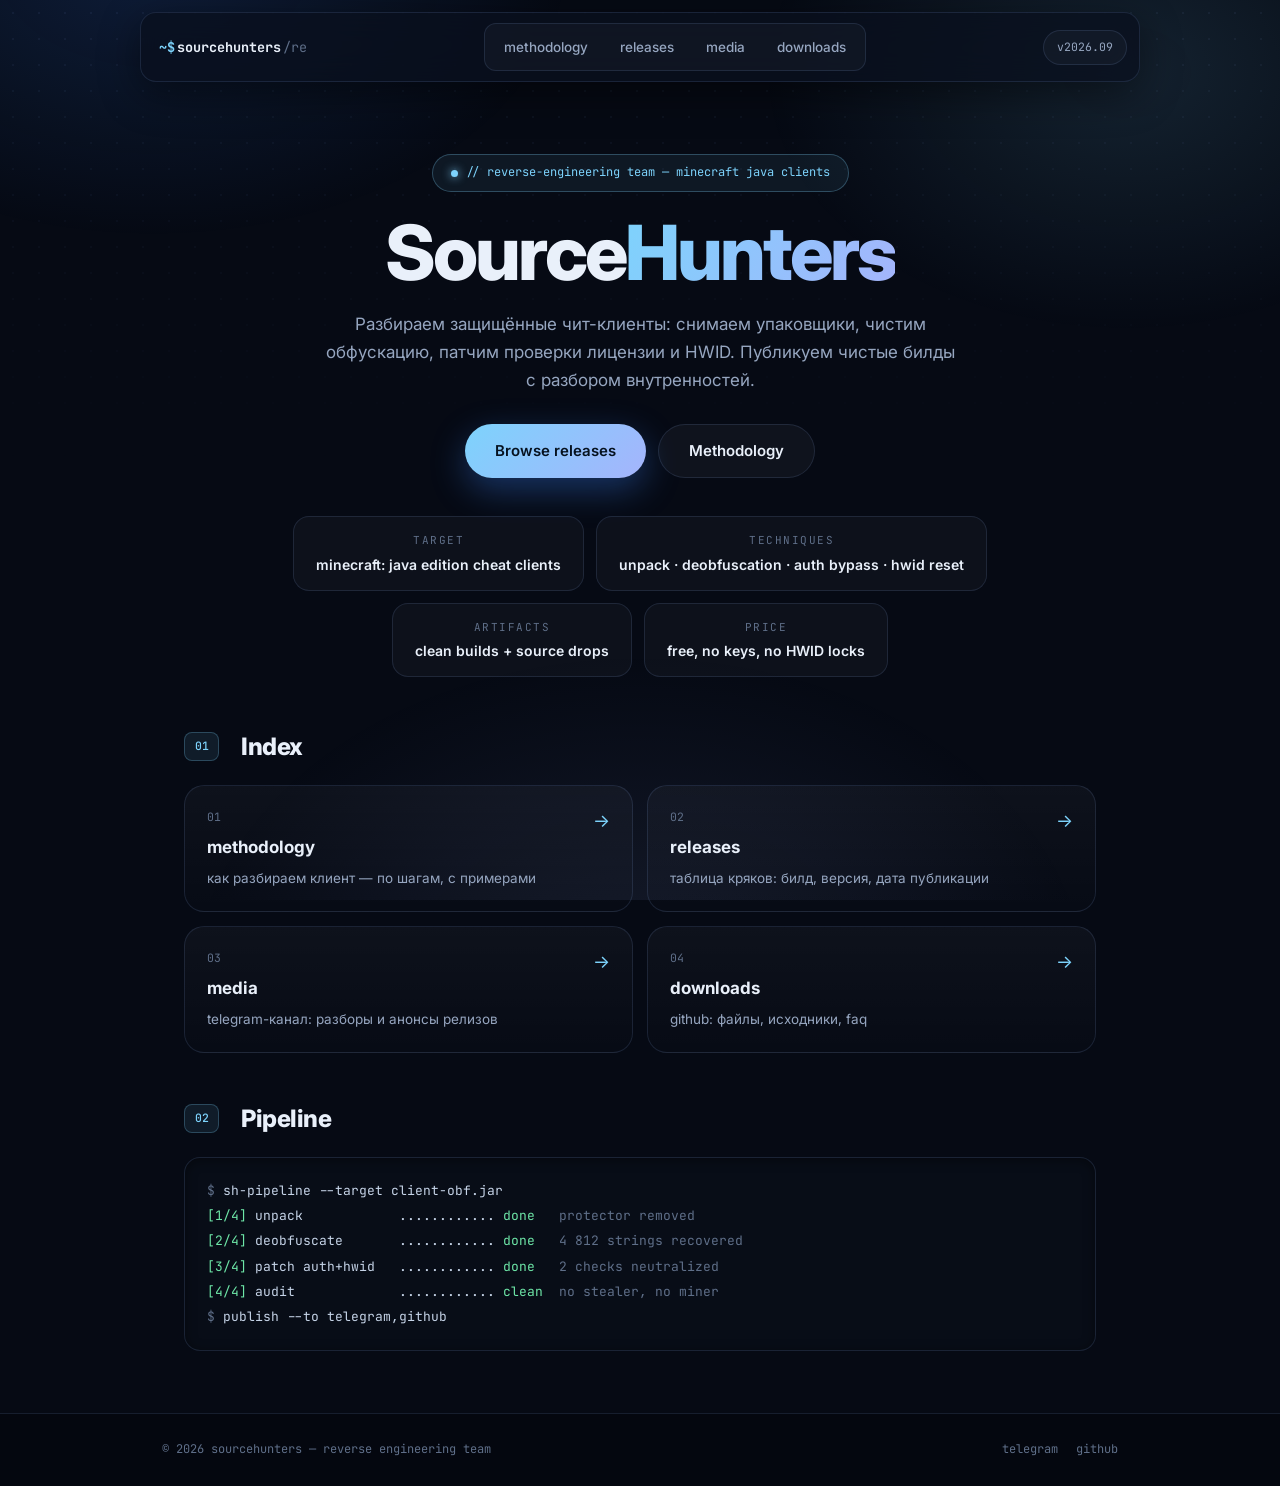
==== index.html @ 389c4d4f "Modern soft theme" ====
<!DOCTYPE html>
<html lang="ru">
<head>
<meta charset="UTF-8" />
<meta name="viewport" content="width=device-width, initial-scale=1.0" />
<title>SourceHunters — reverse engineering team</title>
<meta name="description" content="SourceHunters — команда реверс-инженеров. Unpack, деобфускация и обход авторизации чит-клиентов Minecraft." />
<link rel="preconnect" href="https://fonts.googleapis.com">
<link rel="preconnect" href="https://fonts.gstatic.com" crossorigin>
<link href="https://fonts.googleapis.com/css2?family=Inter:wght@400;500;600;700;800&family=JetBrains+Mono:wght@400;500;700&display=swap" rel="stylesheet">
<link rel="stylesheet" href="style.css" />
<link rel="icon" type="image/svg+xml" href="data:image/svg+xml,<svg xmlns='http://www.w3.org/2000/svg' viewBox='0 0 32 32'><rect width='32' height='32' rx='6' fill='%230a0d12'/><path d='M9 11l6 5-6 5M16 21h7' fill='none' stroke='%236cb4f0' stroke-width='2.2' stroke-linecap='round' stroke-linejoin='round'/></svg>">
</head>
<body>

<header class="top">
  <div class="container top-in">
    <a href="index.html" class="brand"><span class="brand-prompt">~$</span> sourcehunters<span class="dim">/re</span></a>
    <nav class="links" id="navLinks">
      <a href="arsenal.html">methodology</a>
      <a href="releases.html">releases</a>
      <a href="media.html">media</a>
      <a href="downloads.html">downloads</a>
    </nav>
    <div class="top-right">
      <span class="ver">v2026.09</span>
      <button class="burger" id="burger" aria-label="Меню"><span></span><span></span><span></span></button>
    </div>
  </div>
</header>

<main class="container">
  <section class="hero" id="home">
    <p class="kicker">// reverse-engineering team — minecraft java clients</p>
    <h1>Source<span class="soft">Hunters</span></h1>
    <p class="lede">Разбираем защищённые чит-клиенты: снимаем упаковщики, чистим обфускацию, патчим проверки лицензии и HWID. Публикуем чистые билды с разбором внутренностей.</p>
    <div class="actions">
      <a href="releases.html" class="btn btn-solid">Browse releases</a>
      <a href="arsenal.html" class="btn">Methodology</a>
    </div>
    <dl class="meta">
      <div><dt>target</dt><dd>minecraft: java edition cheat clients</dd></div>
      <div><dt>techniques</dt><dd>unpack · deobfuscation · auth bypass · hwid reset</dd></div>
      <div><dt>artifacts</dt><dd>clean builds + source drops</dd></div>
      <div><dt>price</dt><dd>free, no keys, no HWID locks</dd></div>
    </dl>
  </section>

  <section class="block" id="index">
    <h2><span class="hnum">01</span> Index</h2>
    <nav class="toc">
      <a href="arsenal.html"><span class="t-no">01</span><span class="t-name">methodology</span><span class="t-desc">как разбираем клиент — по шагам, с примерами</span><span class="t-go">→</span></a>
      <a href="releases.html"><span class="t-no">02</span><span class="t-name">releases</span><span class="t-desc">таблица кряков: билд, версия, дата публикации</span><span class="t-go">→</span></a>
      <a href="media.html"><span class="t-no">03</span><span class="t-name">media</span><span class="t-desc">telegram-канал: разборы и анонсы релизов</span><span class="t-go">→</span></a>
      <a href="downloads.html"><span class="t-no">04</span><span class="t-name">downloads</span><span class="t-desc">github: файлы, исходники, faq</span><span class="t-go">→</span></a>
    </nav>
  </section>

  <section class="block" id="pipeline">
    <h2><span class="hnum">02</span> Pipeline</h2>
<pre class="code"><span class="c-dim">$</span> sh-pipeline --target client-obf.jar
<span class="c-ok">[1/4]</span> unpack            ............ <span class="c-ok">done</span>   <span class="c-dim">protector removed</span>
<span class="c-ok">[2/4]</span> deobfuscate       ............ <span class="c-ok">done</span>   <span class="c-dim">4 812 strings recovered</span>
<span class="c-ok">[3/4]</span> patch auth+hwid   ............ <span class="c-ok">done</span>   <span class="c-dim">2 checks neutralized</span>
<span class="c-ok">[4/4]</span> audit             ............ <span class="c-ok">clean</span>  <span class="c-dim">no stealer, no miner</span>
<span class="c-dim">$</span> publish --to telegram,github</pre>
  </section>
</main>

<footer>
  <div class="container foot">
    <span>© 2026 sourcehunters — reverse engineering team</span>
    <span class="foot-r"><a href="https://t.me/NetCrackHunter" target="_blank" rel="noopener">telegram</a><a href="https://github.com/NetworkCrackHunter/" target="_blank" rel="noopener">github</a></span>
  </div>
</footer>

<script src="script.js"></script>
</body>
</html>
---- style.css ----
*{margin:0;padding:0;box-sizing:border-box}
:root{
  --bg:#060a14; --panel:#0c1322; --card:#0e1729;
  --line:rgba(148,184,255,.13);
  --txt:#e9f0fa; --mut:#96a6c0; --dim:#5f6f89;
  --sky:#7dd3fc; --lav:#a5b4fc; --deep:#3b82f6;
  --r:20px;
}
html{scroll-behavior:smooth}
body{background:var(--bg);color:var(--txt);font-family:'Inter',system-ui,sans-serif;min-height:100vh;font-size:15.5px;line-height:1.65;overflow-x:hidden}
body::before{content:'';position:fixed;inset:0;z-index:0;pointer-events:none;
  background:
    radial-gradient(640px 420px at 12% -4%,rgba(56,130,246,.16),transparent 65%),
    radial-gradient(560px 400px at 88% 8%,rgba(125,211,252,.12),transparent 65%),
    radial-gradient(700px 520px at 50% 110%,rgba(165,180,252,.1),transparent 65%);}
body::after{content:'';position:fixed;inset:0;z-index:0;pointer-events:none;opacity:.5;
  background-image:radial-gradient(rgba(148,184,255,.13) 1px,transparent 1px);background-size:26px 26px;
  mask-image:linear-gradient(180deg,#000 0%,transparent 55%);}
.container{max-width:1000px;margin:0 auto;padding:0 22px;position:relative;z-index:1}
::selection{background:rgba(125,211,252,.3)}
a{color:var(--sky)}

/* header */
.top{position:sticky;top:12px;z-index:50}
.top-in{display:flex;align-items:center;justify-content:space-between;gap:12px;background:rgba(10,16,30,.78);backdrop-filter:blur(16px);border:1px solid var(--line);border-radius:16px;padding:10px 12px 10px 18px;box-shadow:0 12px 40px rgba(0,0,0,.45)}
.brand{font-family:'JetBrains Mono',monospace;font-size:13.5px;font-weight:700;color:var(--txt);text-decoration:none;display:flex;align-items:center;gap:2px}
.brand-prompt{color:var(--sky)}
.brand .dim{color:var(--dim);font-weight:400}
.links{display:flex;gap:2px;background:rgba(255,255,255,.03);border:1px solid var(--line);border-radius:12px;padding:4px}
.links a{font-size:13.5px;font-weight:500;color:var(--mut);text-decoration:none;padding:8px 15px;border-radius:9px;transition:.2s}
.links a:hover{color:var(--txt)}
.links a.active{color:#06121f;background:linear-gradient(135deg,var(--sky),var(--lav));font-weight:600}
.top-right{display:flex;align-items:center;gap:10px}
.ver{font-family:'JetBrains Mono',monospace;font-size:11.5px;color:var(--mut);border:1px solid var(--line);padding:7px 13px;border-radius:99px;background:rgba(255,255,255,.03)}
.burger{display:none;background:none;border:1px solid var(--line);border-radius:10px;padding:8px;flex-direction:column;gap:4px;cursor:pointer}
.burger span{width:18px;height:2px;background:var(--txt);border-radius:2px;display:block}

/* hero */
.hero{padding:84px 22px 10px;text-align:center}
.kicker{display:inline-flex;align-items:center;gap:8px;font-family:'JetBrains Mono',monospace;font-size:12px;color:var(--sky);border:1px solid rgba(125,211,252,.28);background:rgba(125,211,252,.07);padding:8px 18px;border-radius:99px;margin-bottom:22px}
.kicker::before{content:'';width:7px;height:7px;border-radius:50%;background:var(--sky);box-shadow:0 0 10px var(--sky)}
h1{font-size:clamp(42px,7vw,76px);font-weight:800;letter-spacing:-.04em;line-height:1.02}
h1 .soft{background:linear-gradient(120deg,var(--sky),var(--lav));-webkit-background-clip:text;background-clip:text;color:transparent}
.page-h{font-size:clamp(32px,5vw,50px);font-weight:800;letter-spacing:-.03em;margin:8px 0 4px}
.lede{color:var(--mut);font-size:17px;max-width:640px;margin:18px auto 0}
.lede.sm{font-size:15px;margin-top:12px}
.actions{display:flex;gap:12px;margin:30px 0 38px;flex-wrap:wrap;justify-content:center}
.btn{display:inline-flex;align-items:center;justify-content:center;text-decoration:none;font-weight:600;font-size:15px;border-radius:99px;padding:14px 30px;border:1px solid var(--line);color:var(--txt);background:rgba(255,255,255,.04);transition:.25s}
.btn:hover{transform:translateY(-2px);border-color:rgba(125,211,252,.5)}
.btn-solid{background:linear-gradient(135deg,var(--sky),var(--lav));color:#06121f;border:none;box-shadow:0 12px 34px rgba(56,130,246,.35)}
.btn-solid:hover{box-shadow:0 16px 44px rgba(56,130,246,.5)}
.meta{display:flex;gap:12px;justify-content:center;flex-wrap:wrap}
.meta>div{background:rgba(255,255,255,.03);border:1px solid var(--line);border-radius:16px;padding:14px 22px;display:flex;flex-direction:column;gap:3px;min-width:150px}
.meta dt{font-family:'JetBrains Mono',monospace;font-size:11px;text-transform:uppercase;letter-spacing:1.5px;color:var(--dim)}
.meta dd{color:var(--txt);font-weight:600;font-size:14px}

/* blocks */
.block{padding:40px 22px 6px}
.block h2,.sub-h{font-size:24px;font-weight:800;letter-spacing:-.02em;margin-bottom:18px;display:flex;align-items:center;gap:12px}
.sub-h{margin-top:44px}
.hnum{font-family:'JetBrains Mono',monospace;font-size:12px;font-weight:500;color:var(--sky);background:rgba(125,211,252,.09);border:1px solid rgba(125,211,252,.25);border-radius:9px;padding:5px 11px}

/* toc */
.toc{display:grid;grid-template-columns:1fr 1fr;gap:14px}
.toc a{display:flex;flex-direction:column;gap:6px;padding:22px;background:linear-gradient(180deg,rgba(255,255,255,.035),rgba(255,255,255,.008));border:1px solid var(--line);border-radius:var(--r);text-decoration:none;color:var(--txt);transition:.25s;position:relative}
.toc a:hover{transform:translateY(-4px);border-color:rgba(125,211,252,.45);box-shadow:0 18px 44px rgba(0,0,0,.5)}
.t-no{font-family:'JetBrains Mono',monospace;font-size:11.5px;color:var(--dim)}
.t-name{font-size:17px;font-weight:700}
.t-desc{font-size:13.5px;color:var(--mut)}
.t-go{position:absolute;top:20px;right:22px;color:var(--sky);font-size:18px;transition:.25s}
.toc a:hover .t-go{transform:translateX(5px)}

/* code */
.code{font-family:'JetBrains Mono',monospace;font-size:13px;line-height:1.95;background:#080d17;border:1px solid var(--line);border-radius:16px;padding:20px 22px;overflow-x:auto;color:#c6d4e8;box-shadow:inset 0 2px 12px rgba(0,0,0,.4)}
.c-dim{color:var(--dim)}.c-ok{color:#6ee7a8}.c-del{color:#f08a93}

/* steps */
.crumbs{font-family:'JetBrains Mono',monospace;font-size:12.5px;color:var(--dim);padding:30px 22px 0}
.crumbs a{text-decoration:none}
.crumbs b{color:var(--txt);font-weight:500}
.steps{display:grid;grid-template-columns:1fr 1fr;gap:14px;margin:28px 0 10px}
.step{background:linear-gradient(180deg,rgba(255,255,255,.03),rgba(255,255,255,.005));border:1px solid var(--line);border-radius:var(--r);padding:24px;position:relative;overflow:hidden}
.hnum{font-family:'JetBrains Mono',monospace;font-size:11.5px;color:var(--sky);background:rgba(125,211,252,.09);border:1px solid rgba(125,211,252,.25);border-radius:8px;padding:4px 10px;margin-right:10px;vertical-align:2px}
.step h2{font-size:16.5px;margin-bottom:8px}
.step p{color:var(--mut);font-size:14px}
.step .code{margin-top:14px;font-size:12px}

/* releases */
.mini-grid{display:grid;grid-template-columns:1fr;gap:18px;margin:28px 0 10px}
.mini-win{background:linear-gradient(180deg,rgba(255,255,255,.03),rgba(255,255,255,.005));border:1px solid var(--line);border-radius:var(--r);overflow:hidden;transition:border-color .25s,transform .25s,box-shadow .25s;display:grid;grid-template-columns:300px 1fr}
.mini-win:hover{border-color:rgba(125,211,252,.5);transform:translateY(-4px);box-shadow:0 22px 55px rgba(0,0,0,.55)}
.mini-win img{width:100%;height:100%;min-height:220px;object-fit:cover;display:block;filter:grayscale(1) brightness(.82);transition:filter .4s}
.mini-win:hover img{filter:grayscale(0) brightness(1)}
.mini-win .mw-body{padding:30px 32px;display:flex;flex-direction:column;gap:9px;justify-content:center}
.mini-win h3{font-size:22px;font-weight:800;letter-spacing:-.02em}
.mini-win .mono{font-family:'JetBrains Mono',monospace;font-size:13px;color:var(--mut)}
.mini-win .mw-date{font-family:'JetBrains Mono',monospace;font-size:12px;color:var(--dim)}
.mini-win a.mw-src{font-family:'JetBrains Mono',monospace;font-size:13px;text-decoration:none;margin-top:6px;display:inline-flex;align-items:center;gap:6px}
.mini-win a.mw-src:hover{text-decoration:underline}

/* access */
.access{display:flex;align-items:center;gap:16px;text-decoration:none;color:var(--txt);background:linear-gradient(180deg,rgba(255,255,255,.035),rgba(255,255,255,.008));border:1px solid var(--line);border-radius:var(--r);padding:22px;margin:28px 0 10px;transition:.25s}
.access:hover{transform:translateY(-3px);border-color:rgba(125,211,252,.5)}
.access-ico{width:46px;height:46px;min-width:46px;border-radius:14px;display:grid;place-items:center}
.access-ico svg{width:22px;height:22px;display:block}
.access-ico.tg{background:#229ED9;color:#fff;box-shadow:0 8px 22px rgba(34,158,217,.4)}
.access-ico.gh{background:#e6edf3;color:#0d1117}
.access-t{display:flex;flex-direction:column;gap:3px}
.access-t b{font-family:'JetBrains Mono',monospace;font-size:15px}
.access-t span{font-size:13.5px;color:var(--mut)}
.access-go{margin-left:auto;font-size:20px;color:var(--sky);white-space:nowrap}

/* faq */
.faq{display:flex;flex-direction:column;gap:12px;margin:0 0 10px}
details{background:rgba(255,255,255,.025);border:1px solid var(--line);border-radius:16px;padding:17px 22px;cursor:pointer;transition:.2s}
details[open]{border-color:rgba(125,211,252,.4)}
summary{font-weight:600;font-size:15px;cursor:pointer;list-style:none}
summary::-webkit-details-marker{display:none}
summary::before{content:'+';color:var(--sky);margin-right:10px;font-weight:400}
details[open] summary::before{content:'–'}
details p{color:var(--mut);margin-top:10px;font-size:14px}

/* footer */
footer{border-top:1px solid var(--line);margin-top:56px;background:rgba(4,7,13,.7)}
.foot{display:flex;justify-content:space-between;align-items:center;gap:10px;flex-wrap:wrap;padding:26px 22px;font-family:'JetBrains Mono',monospace;font-size:12px;color:var(--dim)}
.foot-r{display:flex;gap:18px}
.foot-r a{color:var(--dim);text-decoration:none}
.foot-r a:hover{color:var(--sky)}

/* reveal */
.reveal{opacity:0;transform:translateY(16px);transition:.55s}
.reveal.vis{opacity:1;transform:none}

/* adaptive */
@media(max-width:760px){
  .links{position:fixed;top:74px;left:12px;right:12px;background:#0a1020fa;flex-direction:column;padding:10px;gap:2px;border:1px solid var(--line);border-radius:14px;display:none;box-shadow:0 20px 50px rgba(0,0,0,.6)}
  .links.open{display:flex}
  .burger{display:flex}
  .toc,.steps{grid-template-columns:1fr}
  .mini-win{grid-template-columns:240px 1fr}
  .hero{padding-top:60px}
}
@media(max-width:540px){
  .mini-win{grid-template-columns:1fr}
  .mini-win img{min-height:0;aspect-ratio:16/9}
  .actions .btn{width:100%}
  .meta>div{flex:1 1 40%}
}
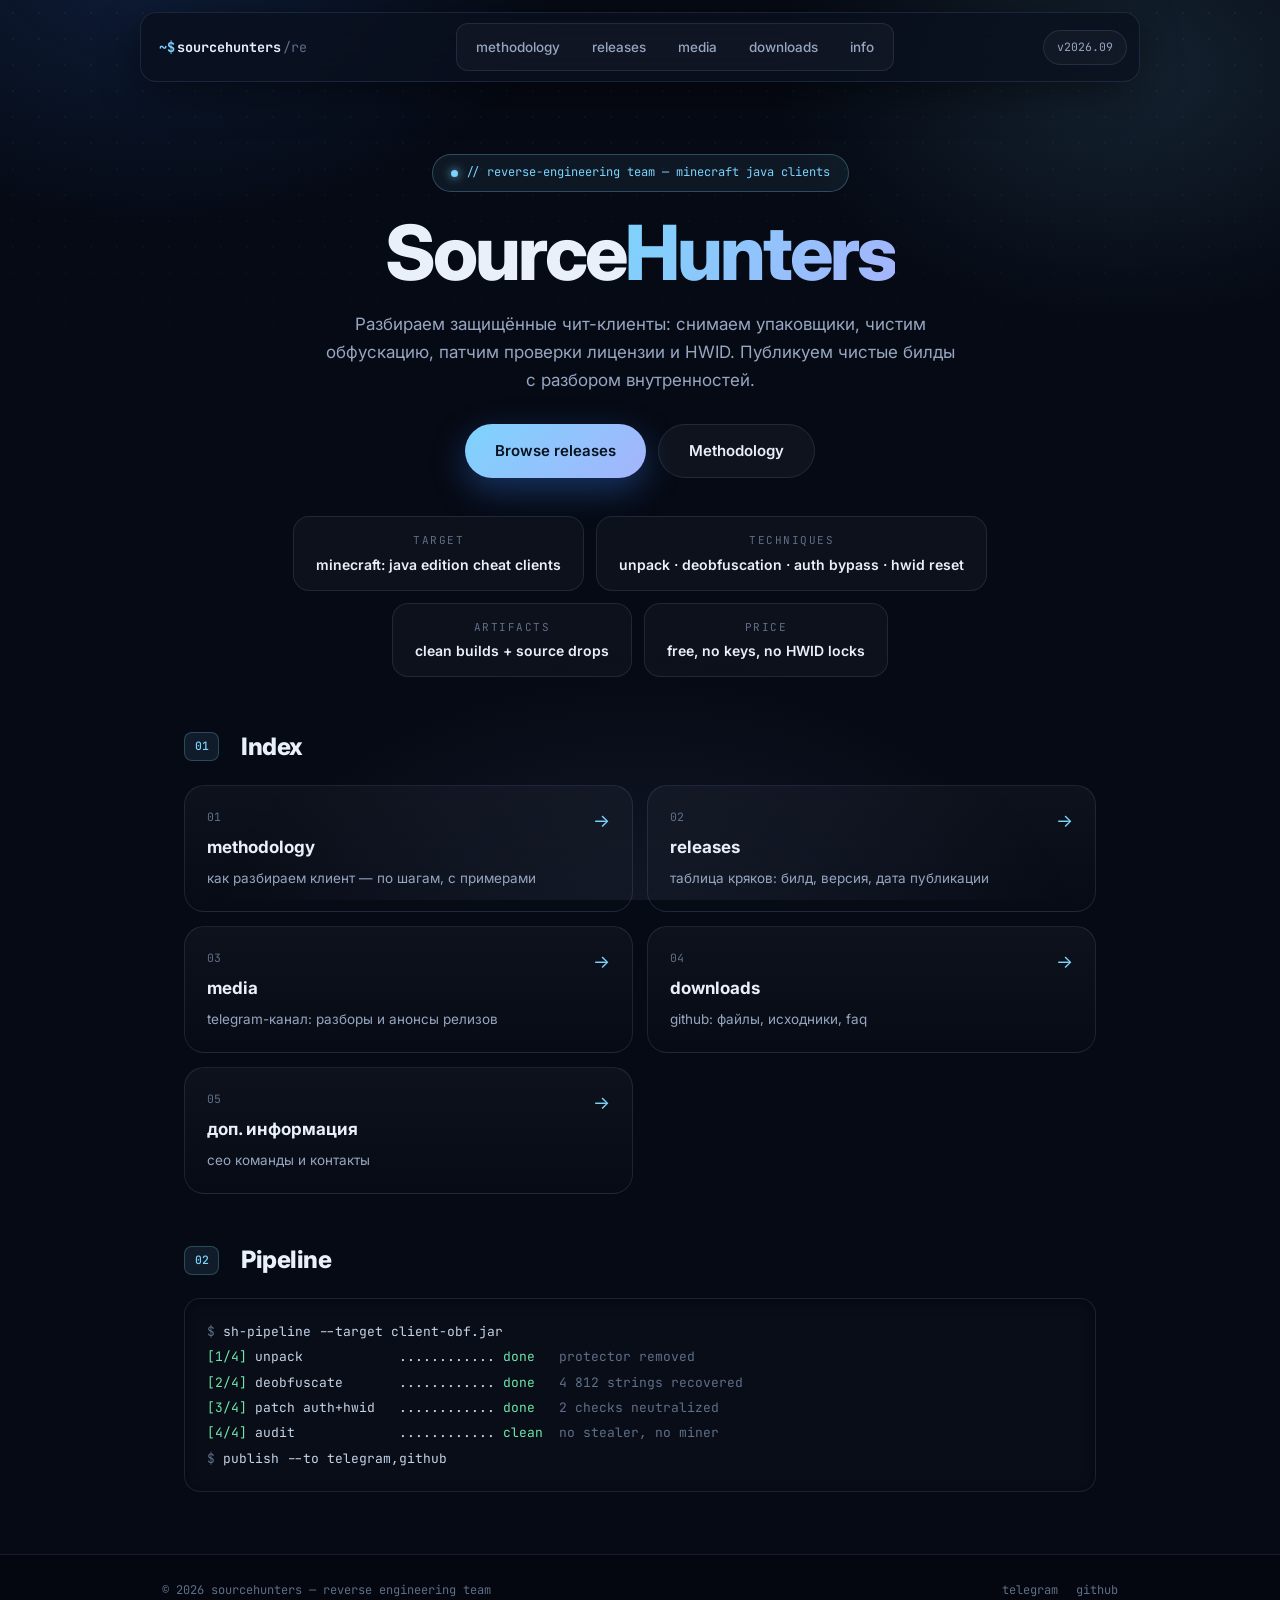
==== commit a9d52c70: "Extra info window: CEO + contacts" ====
--- a/index.html
+++ b/index.html
@@ -21,6 +21,7 @@
       <a href="releases.html">releases</a>
       <a href="media.html">media</a>
       <a href="downloads.html">downloads</a>
+      <a href="info.html">info</a>
     </nav>
     <div class="top-right">
       <span class="ver">v2026.09</span>
@@ -53,6 +54,7 @@
       <a href="releases.html"><span class="t-no">02</span><span class="t-name">releases</span><span class="t-desc">таблица кряков: билд, версия, дата публикации</span><span class="t-go">→</span></a>
       <a href="media.html"><span class="t-no">03</span><span class="t-name">media</span><span class="t-desc">telegram-канал: разборы и анонсы релизов</span><span class="t-go">→</span></a>
       <a href="downloads.html"><span class="t-no">04</span><span class="t-name">downloads</span><span class="t-desc">github: файлы, исходники, faq</span><span class="t-go">→</span></a>
+      <a href="info.html"><span class="t-no">05</span><span class="t-name">доп. информация</span><span class="t-desc">ceo команды и контакты</span><span class="t-go">→</span></a>
     </nav>
   </section>
 
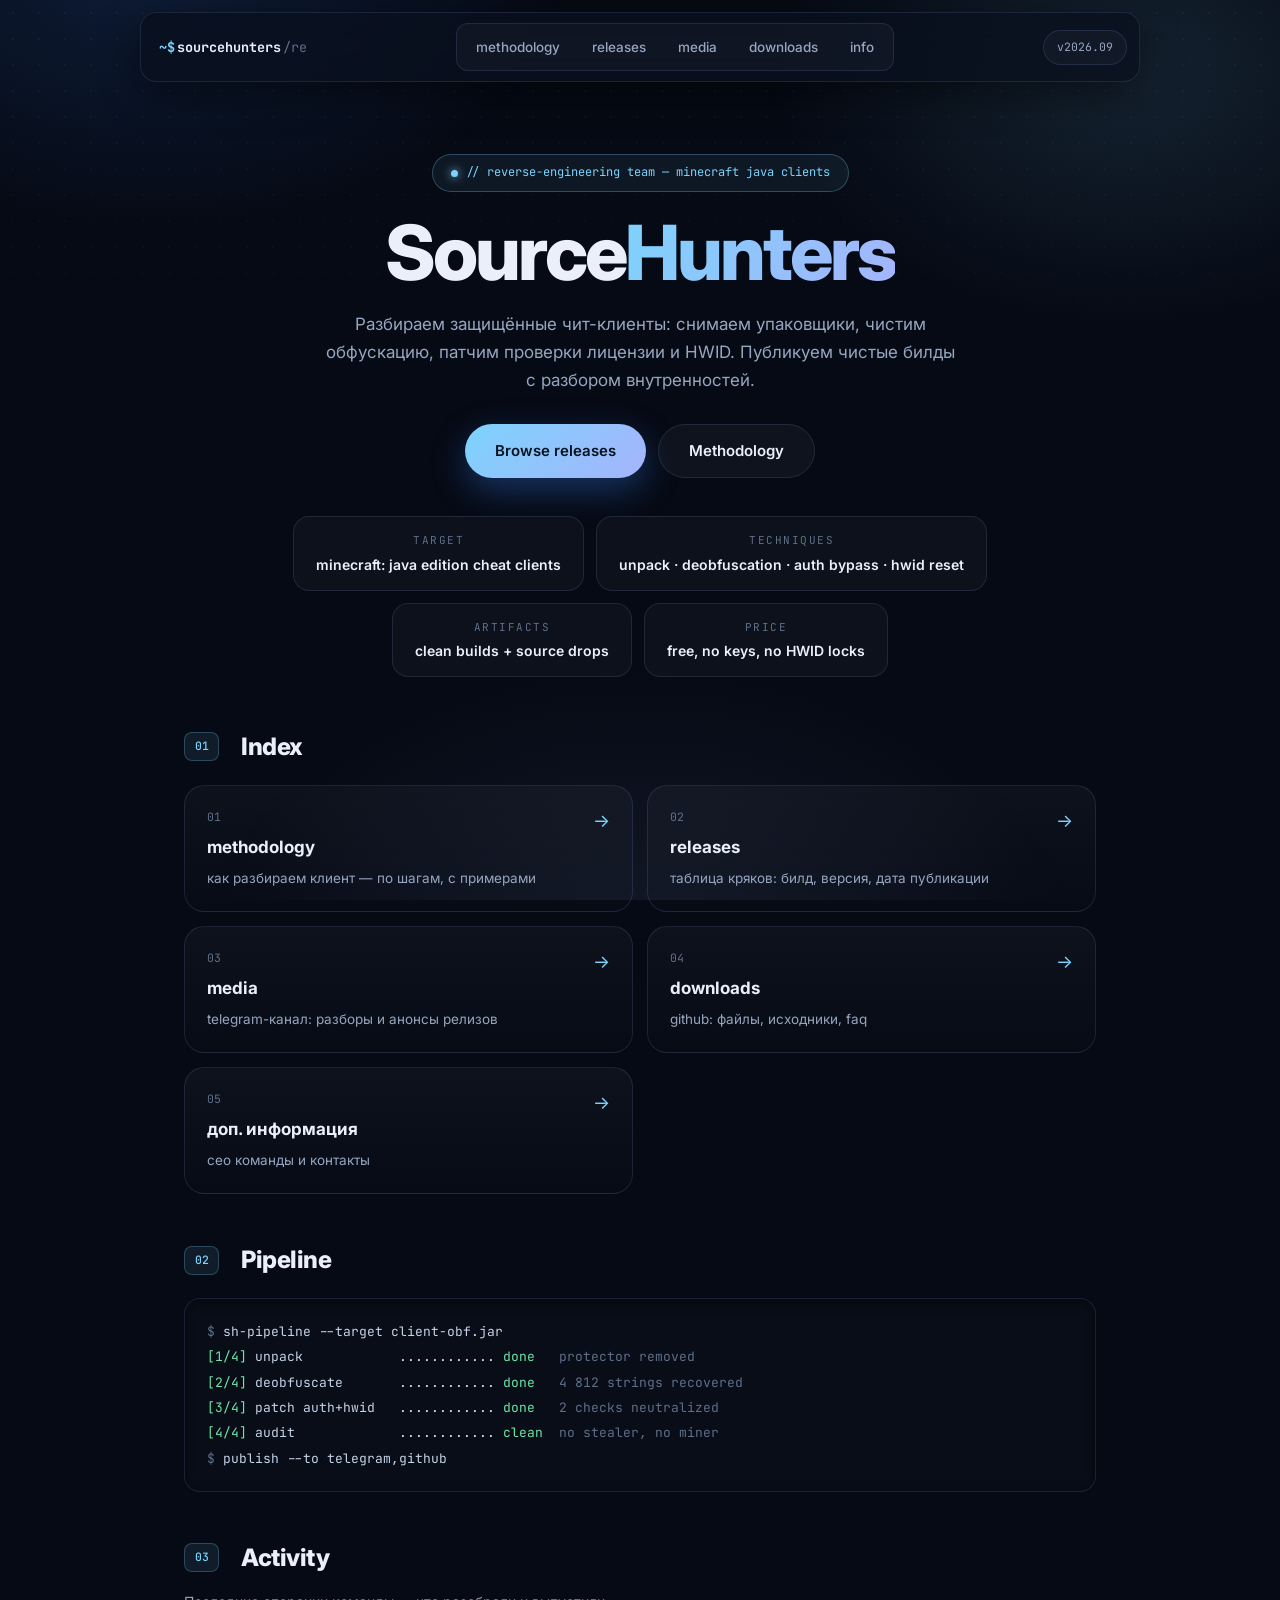
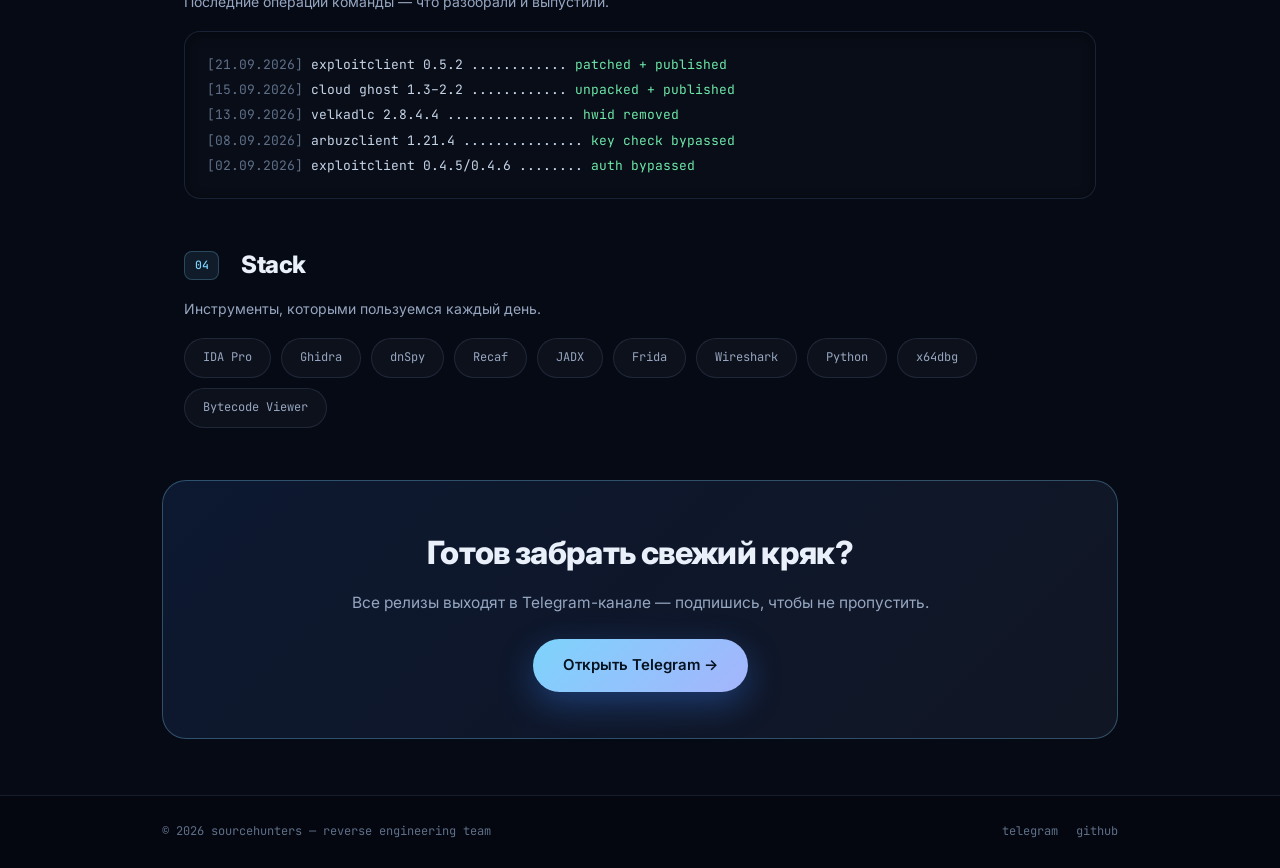
==== commit 4e50d057: "Filler: activity, stack, changelog, rubrics, install, principles, CTA" ====
--- a/index.html
+++ b/index.html
@@ -67,6 +67,30 @@
 <span class="c-ok">[4/4]</span> audit             ............ <span class="c-ok">clean</span>  <span class="c-dim">no stealer, no miner</span>
 <span class="c-dim">$</span> publish --to telegram,github</pre>
   </section>
+
+  <section class="block" id="activity">
+    <h2><span class="hnum">03</span> Activity</h2>
+    <p class="note">Последние операции команды — что разобрали и выпустили.</p>
+<pre class="code"><span class="c-dim">[21.09.2026]</span> exploitclient 0.5.2 ............ <span class="c-ok">patched + published</span>
+<span class="c-dim">[15.09.2026]</span> cloud ghost 1.3–2.2 ............ <span class="c-ok">unpacked + published</span>
+<span class="c-dim">[13.09.2026]</span> velkadlc 2.8.4.4 ................ <span class="c-ok">hwid removed</span>
+<span class="c-dim">[08.09.2026]</span> arbuzclient 1.21.4 ............... <span class="c-ok">key check bypassed</span>
+<span class="c-dim">[02.09.2026]</span> exploitclient 0.4.5/0.4.6 ........ <span class="c-ok">auth bypassed</span></pre>
+  </section>
+
+  <section class="block" id="stack">
+    <h2><span class="hnum">04</span> Stack</h2>
+    <p class="note">Инструменты, которыми пользуемся каждый день.</p>
+    <div class="chips">
+      <span>IDA Pro</span><span>Ghidra</span><span>dnSpy</span><span>Recaf</span><span>JADX</span><span>Frida</span><span>Wireshark</span><span>Python</span><span>x64dbg</span><span>Bytecode Viewer</span>
+    </div>
+  </section>
+
+  <div class="cta">
+    <h2>Готов забрать свежий кряк?</h2>
+    <p>Все релизы выходят в Telegram-канале — подпишись, чтобы не пропустить.</p>
+    <a href="https://t.me/NetCrackHunter" target="_blank" rel="noopener" class="btn btn-solid">Открыть Telegram →</a>
+  </div>
 </main>
 
 <footer>
--- a/style.css
+++ b/style.css
@@ -58,6 +58,14 @@
 .block{padding:40px 22px 6px}
 .block h2,.sub-h{font-size:24px;font-weight:800;letter-spacing:-.02em;margin-bottom:18px;display:flex;align-items:center;gap:12px}
 .sub-h{margin-top:44px}
+.note{color:var(--mut);font-size:14px;margin:-6px 0 18px;max-width:700px}
+.body-p{color:var(--mut);font-size:14.5px;max-width:720px;margin-bottom:12px}
+.chips{display:flex;gap:10px;flex-wrap:wrap;margin:18px 0 6px}
+.chips span{font-family:'JetBrains Mono',monospace;font-size:12px;color:var(--mut);border:1px solid var(--line);background:rgba(255,255,255,.03);padding:9px 18px;border-radius:99px;transition:.2s;cursor:default}
+.chips span:hover{color:var(--sky);border-color:rgba(125,211,252,.45);transform:translateY(-2px)}
+.cta{margin:40px 0 10px;padding:46px 34px;text-align:center;background:linear-gradient(135deg,rgba(56,130,246,.13),rgba(165,180,252,.07));border:1px solid rgba(125,211,252,.3);border-radius:24px}
+.cta h2{font-size:clamp(22px,4vw,32px);font-weight:800;letter-spacing:-.02em;margin-bottom:10px}
+.cta p{color:var(--mut);margin-bottom:24px}
 .hnum{font-family:'JetBrains Mono',monospace;font-size:12px;font-weight:500;color:var(--sky);background:rgba(125,211,252,.09);border:1px solid rgba(125,211,252,.25);border-radius:9px;padding:5px 11px}
 
 /* toc */
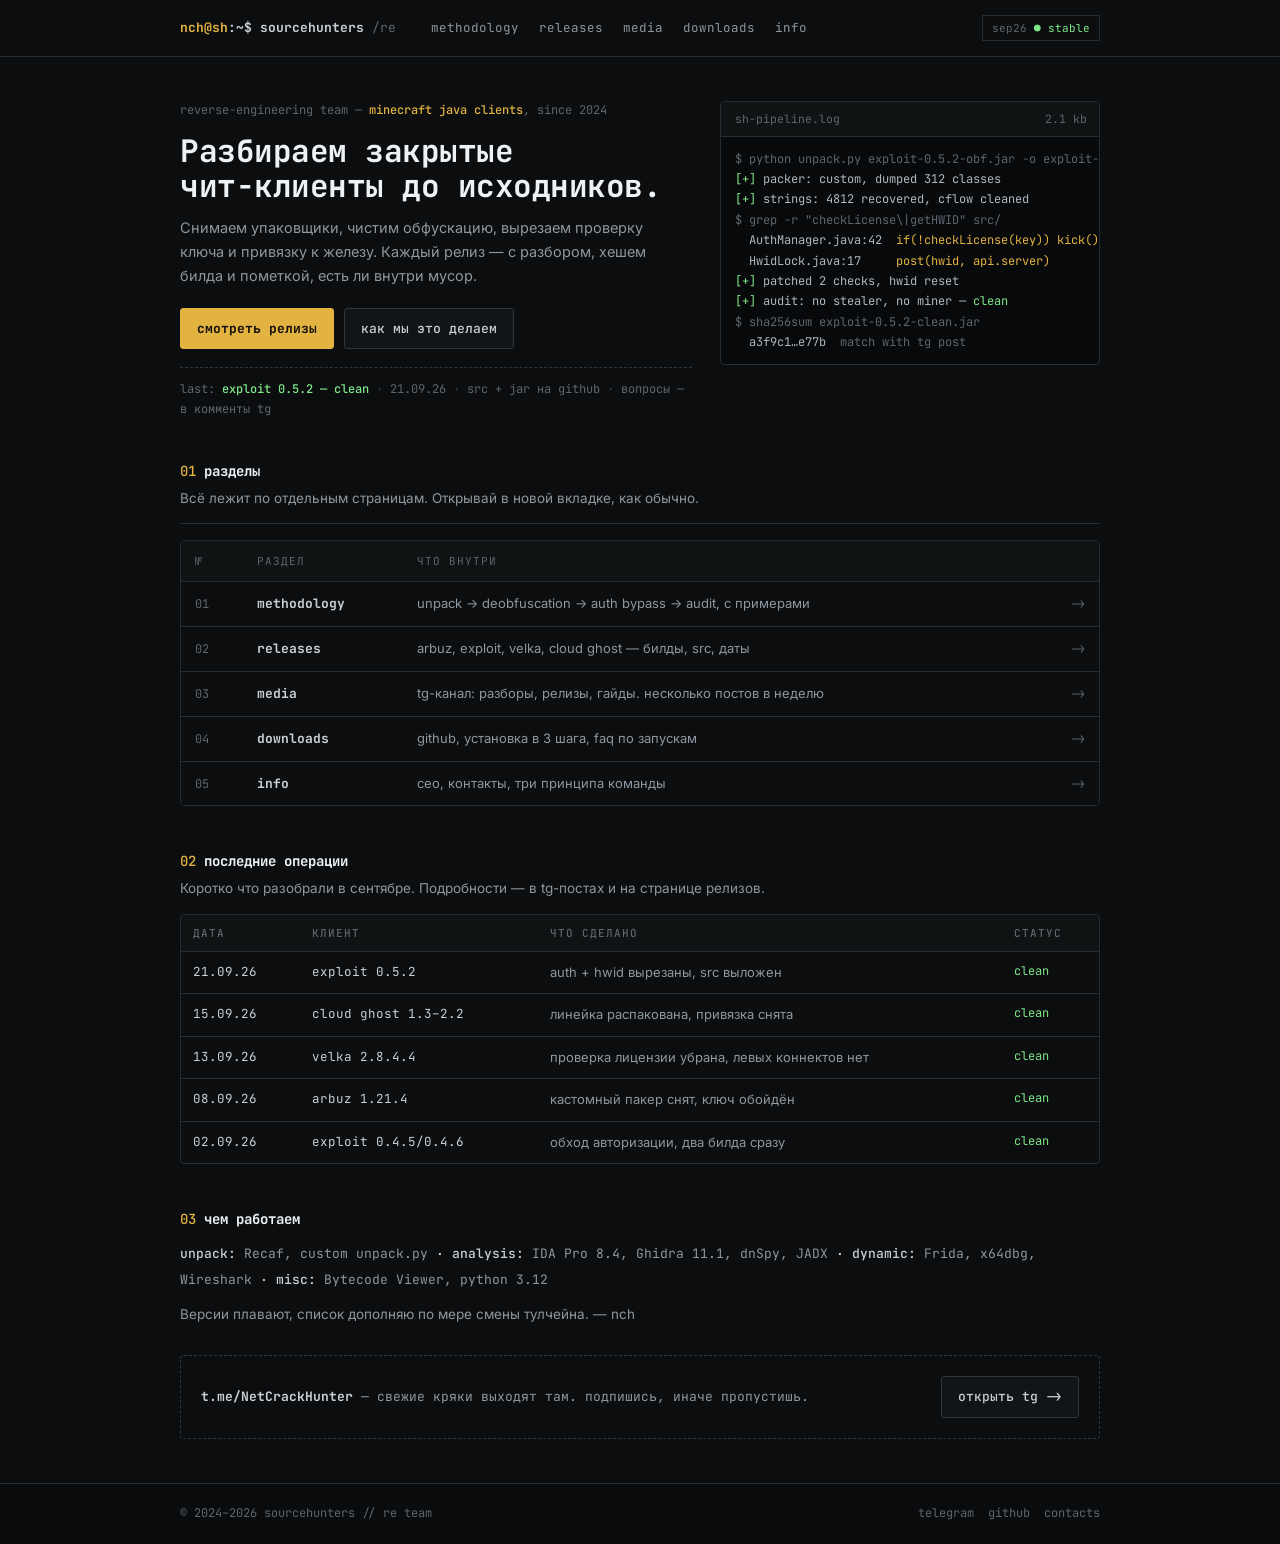
==== commit 7cc1ffc3: "Human-style RE theme: flat amber, dir listing, tables, no AI gloss" ====
--- a/index.html
+++ b/index.html
@@ -3,19 +3,19 @@
 <head>
 <meta charset="UTF-8" />
 <meta name="viewport" content="width=device-width, initial-scale=1.0" />
-<title>SourceHunters — reverse engineering team</title>
-<meta name="description" content="SourceHunters — команда реверс-инженеров. Unpack, деобфускация и обход авторизации чит-клиентов Minecraft." />
+<title>sourcehunters — reverse engineering, minecraft clients</title>
+<meta name="description" content="SourceHunters — разбираем защищенные чит-клиенты Minecraft: unpack, деобфускация, обход авторизации и HWID. Чистые билды + разборы." />
 <link rel="preconnect" href="https://fonts.googleapis.com">
 <link rel="preconnect" href="https://fonts.gstatic.com" crossorigin>
-<link href="https://fonts.googleapis.com/css2?family=Inter:wght@400;500;600;700;800&family=JetBrains+Mono:wght@400;500;700&display=swap" rel="stylesheet">
+<link href="https://fonts.googleapis.com/css2?family=Inter:wght@400;500;600;700&family=JetBrains+Mono:wght@400;500;700&display=swap" rel="stylesheet">
 <link rel="stylesheet" href="style.css" />
-<link rel="icon" type="image/svg+xml" href="data:image/svg+xml,<svg xmlns='http://www.w3.org/2000/svg' viewBox='0 0 32 32'><rect width='32' height='32' rx='6' fill='%230a0d12'/><path d='M9 11l6 5-6 5M16 21h7' fill='none' stroke='%236cb4f0' stroke-width='2.2' stroke-linecap='round' stroke-linejoin='round'/></svg>">
+<link rel="icon" type="image/svg+xml" href="data:image/svg+xml,<svg xmlns='http://www.w3.org/2000/svg' viewBox='0 0 32 32'><rect width='32' height='32' fill='%230b0d0f'/><path d='M9 11l6 5-6 5M16 21h7' fill='none' stroke='%23e3b341' stroke-width='2.2' stroke-linecap='round' stroke-linejoin='round'/></svg>">
 </head>
 <body>
 
 <header class="top">
-  <div class="container top-in">
-    <a href="index.html" class="brand"><span class="brand-prompt">~$</span> sourcehunters<span class="dim">/re</span></a>
+  <div class="top-in">
+    <a href="index.html" class="brand"><b>nch@sh</b>:~$ sourcehunters <span>/re</span></a>
     <nav class="links" id="navLinks">
       <a href="arsenal.html">methodology</a>
       <a href="releases.html">releases</a>
@@ -24,79 +24,85 @@
       <a href="info.html">info</a>
     </nav>
     <div class="top-right">
-      <span class="ver">v2026.09</span>
-      <button class="burger" id="burger" aria-label="Меню"><span></span><span></span><span></span></button>
+      <span class="ver">sep26 <i>● stable</i></span>
+      <button class="burger" id="burger" aria-label="menu"><span></span><span></span><span></span></button>
     </div>
   </div>
 </header>
 
 <main class="container">
-  <section class="hero" id="home">
-    <p class="kicker">// reverse-engineering team — minecraft java clients</p>
-    <h1>Source<span class="soft">Hunters</span></h1>
-    <p class="lede">Разбираем защищённые чит-клиенты: снимаем упаковщики, чистим обфускацию, патчим проверки лицензии и HWID. Публикуем чистые билды с разбором внутренностей.</p>
-    <div class="actions">
-      <a href="releases.html" class="btn btn-solid">Browse releases</a>
-      <a href="arsenal.html" class="btn">Methodology</a>
+  <section class="hero">
+    <div>
+      <p class="kicker">reverse-engineering team — <b>minecraft java clients</b>, since 2024</p>
+      <h1>Разбираем закрытые<br>чит-клиенты до исходников.</h1>
+      <p class="lede">Снимаем упаковщики, чистим обфускацию, вырезаем проверку ключа и привязку к железу. Каждый релиз — с разбором, хешем билда и пометкой, есть ли внутри мусор.</p>
+      <div class="actions">
+        <a href="releases.html" class="btn btn-solid">смотреть релизы</a>
+        <a href="arsenal.html" class="btn">как мы это делаем</a>
+      </div>
+      <p class="statusline">last: <b>exploit 0.5.2 — clean</b> <span class="dot">·</span> 21.09.26 <span class="dot">·</span> src + jar на github <span class="dot">·</span> вопросы — в комменты tg</p>
     </div>
-    <dl class="meta">
-      <div><dt>target</dt><dd>minecraft: java edition cheat clients</dd></div>
-      <div><dt>techniques</dt><dd>unpack · deobfuscation · auth bypass · hwid reset</dd></div>
-      <div><dt>artifacts</dt><dd>clean builds + source drops</dd></div>
-      <div><dt>price</dt><dd>free, no keys, no HWID locks</dd></div>
-    </dl>
+    <!-- кусок реального лога с последнего разбора, 21.09 -->
+    <div class="term">
+      <div class="term-bar"><span class="fn">sh-pipeline.log</span><span class="sz">2.1 kb</span></div>
+<div class="term-body"><span class="c-dim">$ python unpack.py exploit-0.5.2-obf.jar -o exploit-0.5.2.jar</span>
+<span class="c-ok">[+]</span> packer: custom, dumped 312 classes
+<span class="c-ok">[+]</span> strings: 4812 recovered, cflow cleaned
+<span class="c-dim">$ grep -r "checkLicense\|getHWID" src/</span>
+  AuthManager.java:42  <span class="c-am">if(!checkLicense(key)) kick();</span>
+  HwidLock.java:17     <span class="c-am">post(hwid, api.server)</span>
+<span class="c-ok">[+]</span> patched 2 checks, hwid reset
+<span class="c-ok">[+]</span> audit: no stealer, no miner — <span class="c-ok">clean</span>
+<span class="c-dim">$ sha256sum exploit-0.5.2-clean.jar</span>
+  a3f9c1…e77b  <span class="c-dim">match with tg post</span></div>
+    </div>
   </section>
 
-  <section class="block" id="index">
-    <h2><span class="hnum">01</span> Index</h2>
-    <nav class="toc">
-      <a href="arsenal.html"><span class="t-no">01</span><span class="t-name">methodology</span><span class="t-desc">как разбираем клиент — по шагам, с примерами</span><span class="t-go">→</span></a>
-      <a href="releases.html"><span class="t-no">02</span><span class="t-name">releases</span><span class="t-desc">таблица кряков: билд, версия, дата публикации</span><span class="t-go">→</span></a>
-      <a href="media.html"><span class="t-no">03</span><span class="t-name">media</span><span class="t-desc">telegram-канал: разборы и анонсы релизов</span><span class="t-go">→</span></a>
-      <a href="downloads.html"><span class="t-no">04</span><span class="t-name">downloads</span><span class="t-desc">github: файлы, исходники, faq</span><span class="t-go">→</span></a>
-      <a href="info.html"><span class="t-no">05</span><span class="t-name">доп. информация</span><span class="t-desc">ceo команды и контакты</span><span class="t-go">→</span></a>
+  <section class="block">
+    <h2><span class="n">01</span>разделы</h2>
+    <p class="note">Всё лежит по отдельным страницам. Открывай в новой вкладке, как обычно.</p>
+    <hr class="rule">
+    <nav class="dir">
+      <div class="dir-row head"><span>№</span><span>раздел</span><span>что внутри</span><span></span></div>
+      <a class="dir-row" href="arsenal.html"><span class="no">01</span><span class="nm">methodology</span><span class="ds">unpack → deobfuscation → auth bypass → audit, с примерами</span><span class="go">-&gt;</span></a>
+      <a class="dir-row" href="releases.html"><span class="no">02</span><span class="nm">releases</span><span class="ds">arbuz, exploit, velka, cloud ghost — билды, src, даты</span><span class="go">-&gt;</span></a>
+      <a class="dir-row" href="media.html"><span class="no">03</span><span class="nm">media</span><span class="ds">tg-канал: разборы, релизы, гайды. несколько постов в неделю</span><span class="go">-&gt;</span></a>
+      <a class="dir-row" href="downloads.html"><span class="no">04</span><span class="nm">downloads</span><span class="ds">github, установка в 3 шага, faq по запускам</span><span class="go">-&gt;</span></a>
+      <a class="dir-row" href="info.html"><span class="no">05</span><span class="nm">info</span><span class="ds">ceo, контакты, три принципа команды</span><span class="go">-&gt;</span></a>
     </nav>
   </section>
 
-  <section class="block" id="pipeline">
-    <h2><span class="hnum">02</span> Pipeline</h2>
-<pre class="code"><span class="c-dim">$</span> sh-pipeline --target client-obf.jar
-<span class="c-ok">[1/4]</span> unpack            ............ <span class="c-ok">done</span>   <span class="c-dim">protector removed</span>
-<span class="c-ok">[2/4]</span> deobfuscate       ............ <span class="c-ok">done</span>   <span class="c-dim">4 812 strings recovered</span>
-<span class="c-ok">[3/4]</span> patch auth+hwid   ............ <span class="c-ok">done</span>   <span class="c-dim">2 checks neutralized</span>
-<span class="c-ok">[4/4]</span> audit             ............ <span class="c-ok">clean</span>  <span class="c-dim">no stealer, no miner</span>
-<span class="c-dim">$</span> publish --to telegram,github</pre>
-  </section>
-
-  <section class="block" id="activity">
-    <h2><span class="hnum">03</span> Activity</h2>
-    <p class="note">Последние операции команды — что разобрали и выпустили.</p>
-<pre class="code"><span class="c-dim">[21.09.2026]</span> exploitclient 0.5.2 ............ <span class="c-ok">patched + published</span>
-<span class="c-dim">[15.09.2026]</span> cloud ghost 1.3–2.2 ............ <span class="c-ok">unpacked + published</span>
-<span class="c-dim">[13.09.2026]</span> velkadlc 2.8.4.4 ................ <span class="c-ok">hwid removed</span>
-<span class="c-dim">[08.09.2026]</span> arbuzclient 1.21.4 ............... <span class="c-ok">key check bypassed</span>
-<span class="c-dim">[02.09.2026]</span> exploitclient 0.4.5/0.4.6 ........ <span class="c-ok">auth bypassed</span></pre>
-  </section>
-
-  <section class="block" id="stack">
-    <h2><span class="hnum">04</span> Stack</h2>
-    <p class="note">Инструменты, которыми пользуемся каждый день.</p>
-    <div class="chips">
-      <span>IDA Pro</span><span>Ghidra</span><span>dnSpy</span><span>Recaf</span><span>JADX</span><span>Frida</span><span>Wireshark</span><span>Python</span><span>x64dbg</span><span>Bytecode Viewer</span>
+  <section class="block">
+    <h2><span class="n">02</span>последние операции</h2>
+    <p class="note">Коротко что разобрали в сентябре. Подробности — в tg-постах и на странице релизов.</p>
+    <div class="tbl-wrap">
+    <table class="tbl">
+      <tr><th>дата</th><th>клиент</th><th>что сделано</th><th>статус</th></tr>
+      <tr><td class="mono">21.09.26</td><td class="mono">exploit 0.5.2</td><td class="dim">auth + hwid вырезаны, src выложен</td><td class="ok">clean</td></tr>
+      <tr><td class="mono">15.09.26</td><td class="mono">cloud ghost 1.3–2.2</td><td class="dim">линейка распакована, привязка снята</td><td class="ok">clean</td></tr>
+      <tr><td class="mono">13.09.26</td><td class="mono">velka 2.8.4.4</td><td class="dim">проверка лицензии убрана, левых коннектов нет</td><td class="ok">clean</td></tr>
+      <tr><td class="mono">08.09.26</td><td class="mono">arbuz 1.21.4</td><td class="dim">кастомный пакер снят, ключ обойдён</td><td class="ok">clean</td></tr>
+      <tr><td class="mono">02.09.26</td><td class="mono">exploit 0.4.5/0.4.6</td><td class="dim">обход авторизации, два билда сразу</td><td class="ok">clean</td></tr>
+    </table>
     </div>
   </section>
 
+  <section class="block">
+    <h2><span class="n">03</span>чем работаем</h2>
+    <p class="stack"><b>unpack:</b> <span>Recaf</span>, <span>custom unpack.py</span> <b>· analysis:</b> <span>IDA Pro 8.4</span>, <span>Ghidra 11.1</span>, <span>dnSpy</span>, <span>JADX</span> <b>· dynamic:</b> <span>Frida</span>, <span>x64dbg</span>, <span>Wireshark</span> <b>· misc:</b> <span>Bytecode Viewer</span>, <span>python 3.12</span></p>
+    <p class="note">Версии плавают, список дополняю по мере смены тулчейна. — nch</p>
+  </section>
+
   <div class="cta">
-    <h2>Готов забрать свежий кряк?</h2>
-    <p>Все релизы выходят в Telegram-канале — подпишись, чтобы не пропустить.</p>
-    <a href="https://t.me/NetCrackHunter" target="_blank" rel="noopener" class="btn btn-solid">Открыть Telegram →</a>
+    <p><b>t.me/NetCrackHunter</b> — свежие кряки выходят там. подпишись, иначе пропустишь.</p>
+    <a href="https://t.me/NetCrackHunter" target="_blank" rel="noopener" class="btn" style="margin-left:auto">открыть tg -&gt;</a>
   </div>
 </main>
 
 <footer>
-  <div class="container foot">
-    <span>© 2026 sourcehunters — reverse engineering team</span>
-    <span class="foot-r"><a href="https://t.me/NetCrackHunter" target="_blank" rel="noopener">telegram</a><a href="https://github.com/NetworkCrackHunter/" target="_blank" rel="noopener">github</a></span>
+  <div class="foot">
+    <span>© 2024–2026 sourcehunters // re team</span>
+    <span><a href="https://t.me/NetCrackHunter" target="_blank" rel="noopener">telegram</a><a href="https://github.com/NetworkCrackHunter/" target="_blank" rel="noopener">github</a><a href="info.html">contacts</a></span>
   </div>
 </footer>
 
--- a/style.css
+++ b/style.css
@@ -1,156 +1,287 @@
+/* sourcehunters css — собрано вручную, не причесывал
+   обновлено: 21.09.26, nch. костыль для мобилок внизу, потом перепишу */
+
 *{margin:0;padding:0;box-sizing:border-box}
+
 :root{
-  --bg:#060a14; --panel:#0c1322; --card:#0e1729;
-  --line:rgba(148,184,255,.13);
-  --txt:#e9f0fa; --mut:#96a6c0; --dim:#5f6f89;
-  --sky:#7dd3fc; --lav:#a5b4fc; --deep:#3b82f6;
-  --r:20px;
-}
-html{scroll-behavior:smooth}
-body{background:var(--bg);color:var(--txt);font-family:'Inter',system-ui,sans-serif;min-height:100vh;font-size:15.5px;line-height:1.65;overflow-x:hidden}
-body::before{content:'';position:fixed;inset:0;z-index:0;pointer-events:none;
-  background:
-    radial-gradient(640px 420px at 12% -4%,rgba(56,130,246,.16),transparent 65%),
-    radial-gradient(560px 400px at 88% 8%,rgba(125,211,252,.12),transparent 65%),
-    radial-gradient(700px 520px at 50% 110%,rgba(165,180,252,.1),transparent 65%);}
-body::after{content:'';position:fixed;inset:0;z-index:0;pointer-events:none;opacity:.5;
-  background-image:radial-gradient(rgba(148,184,255,.13) 1px,transparent 1px);background-size:26px 26px;
-  mask-image:linear-gradient(180deg,#000 0%,transparent 55%);}
-.container{max-width:1000px;margin:0 auto;padding:0 22px;position:relative;z-index:1}
-::selection{background:rgba(125,211,252,.3)}
-a{color:var(--sky)}
-
-/* header */
-.top{position:sticky;top:12px;z-index:50}
-.top-in{display:flex;align-items:center;justify-content:space-between;gap:12px;background:rgba(10,16,30,.78);backdrop-filter:blur(16px);border:1px solid var(--line);border-radius:16px;padding:10px 12px 10px 18px;box-shadow:0 12px 40px rgba(0,0,0,.45)}
-.brand{font-family:'JetBrains Mono',monospace;font-size:13.5px;font-weight:700;color:var(--txt);text-decoration:none;display:flex;align-items:center;gap:2px}
-.brand-prompt{color:var(--sky)}
-.brand .dim{color:var(--dim);font-weight:400}
-.links{display:flex;gap:2px;background:rgba(255,255,255,.03);border:1px solid var(--line);border-radius:12px;padding:4px}
-.links a{font-size:13.5px;font-weight:500;color:var(--mut);text-decoration:none;padding:8px 15px;border-radius:9px;transition:.2s}
-.links a:hover{color:var(--txt)}
-.links a.active{color:#06121f;background:linear-gradient(135deg,var(--sky),var(--lav));font-weight:600}
-.top-right{display:flex;align-items:center;gap:10px}
-.ver{font-family:'JetBrains Mono',monospace;font-size:11.5px;color:var(--mut);border:1px solid var(--line);padding:7px 13px;border-radius:99px;background:rgba(255,255,255,.03)}
-.burger{display:none;background:none;border:1px solid var(--line);border-radius:10px;padding:8px;flex-direction:column;gap:4px;cursor:pointer}
-.burger span{width:18px;height:2px;background:var(--txt);border-radius:2px;display:block}
-
-/* hero */
-.hero{padding:84px 22px 10px;text-align:center}
-.kicker{display:inline-flex;align-items:center;gap:8px;font-family:'JetBrains Mono',monospace;font-size:12px;color:var(--sky);border:1px solid rgba(125,211,252,.28);background:rgba(125,211,252,.07);padding:8px 18px;border-radius:99px;margin-bottom:22px}
-.kicker::before{content:'';width:7px;height:7px;border-radius:50%;background:var(--sky);box-shadow:0 0 10px var(--sky)}
-h1{font-size:clamp(42px,7vw,76px);font-weight:800;letter-spacing:-.04em;line-height:1.02}
-h1 .soft{background:linear-gradient(120deg,var(--sky),var(--lav));-webkit-background-clip:text;background-clip:text;color:transparent}
-.page-h{font-size:clamp(32px,5vw,50px);font-weight:800;letter-spacing:-.03em;margin:8px 0 4px}
-.lede{color:var(--mut);font-size:17px;max-width:640px;margin:18px auto 0}
-.lede.sm{font-size:15px;margin-top:12px}
-.actions{display:flex;gap:12px;margin:30px 0 38px;flex-wrap:wrap;justify-content:center}
-.btn{display:inline-flex;align-items:center;justify-content:center;text-decoration:none;font-weight:600;font-size:15px;border-radius:99px;padding:14px 30px;border:1px solid var(--line);color:var(--txt);background:rgba(255,255,255,.04);transition:.25s}
-.btn:hover{transform:translateY(-2px);border-color:rgba(125,211,252,.5)}
-.btn-solid{background:linear-gradient(135deg,var(--sky),var(--lav));color:#06121f;border:none;box-shadow:0 12px 34px rgba(56,130,246,.35)}
-.btn-solid:hover{box-shadow:0 16px 44px rgba(56,130,246,.5)}
-.meta{display:flex;gap:12px;justify-content:center;flex-wrap:wrap}
-.meta>div{background:rgba(255,255,255,.03);border:1px solid var(--line);border-radius:16px;padding:14px 22px;display:flex;flex-direction:column;gap:3px;min-width:150px}
-.meta dt{font-family:'JetBrains Mono',monospace;font-size:11px;text-transform:uppercase;letter-spacing:1.5px;color:var(--dim)}
-.meta dd{color:var(--txt);font-weight:600;font-size:14px}
-
-/* blocks */
-.block{padding:40px 22px 6px}
-.block h2,.sub-h{font-size:24px;font-weight:800;letter-spacing:-.02em;margin-bottom:18px;display:flex;align-items:center;gap:12px}
-.sub-h{margin-top:44px}
-.note{color:var(--mut);font-size:14px;margin:-6px 0 18px;max-width:700px}
-.body-p{color:var(--mut);font-size:14.5px;max-width:720px;margin-bottom:12px}
-.chips{display:flex;gap:10px;flex-wrap:wrap;margin:18px 0 6px}
-.chips span{font-family:'JetBrains Mono',monospace;font-size:12px;color:var(--mut);border:1px solid var(--line);background:rgba(255,255,255,.03);padding:9px 18px;border-radius:99px;transition:.2s;cursor:default}
-.chips span:hover{color:var(--sky);border-color:rgba(125,211,252,.45);transform:translateY(-2px)}
-.cta{margin:40px 0 10px;padding:46px 34px;text-align:center;background:linear-gradient(135deg,rgba(56,130,246,.13),rgba(165,180,252,.07));border:1px solid rgba(125,211,252,.3);border-radius:24px}
-.cta h2{font-size:clamp(22px,4vw,32px);font-weight:800;letter-spacing:-.02em;margin-bottom:10px}
-.cta p{color:var(--mut);margin-bottom:24px}
-.hnum{font-family:'JetBrains Mono',monospace;font-size:12px;font-weight:500;color:var(--sky);background:rgba(125,211,252,.09);border:1px solid rgba(125,211,252,.25);border-radius:9px;padding:5px 11px}
-
-/* toc */
-.toc{display:grid;grid-template-columns:1fr 1fr;gap:14px}
-.toc a{display:flex;flex-direction:column;gap:6px;padding:22px;background:linear-gradient(180deg,rgba(255,255,255,.035),rgba(255,255,255,.008));border:1px solid var(--line);border-radius:var(--r);text-decoration:none;color:var(--txt);transition:.25s;position:relative}
-.toc a:hover{transform:translateY(-4px);border-color:rgba(125,211,252,.45);box-shadow:0 18px 44px rgba(0,0,0,.5)}
-.t-no{font-family:'JetBrains Mono',monospace;font-size:11.5px;color:var(--dim)}
-.t-name{font-size:17px;font-weight:700}
-.t-desc{font-size:13.5px;color:var(--mut)}
-.t-go{position:absolute;top:20px;right:22px;color:var(--sky);font-size:18px;transition:.25s}
-.toc a:hover .t-go{transform:translateX(5px)}
-
-/* code */
-.code{font-family:'JetBrains Mono',monospace;font-size:13px;line-height:1.95;background:#080d17;border:1px solid var(--line);border-radius:16px;padding:20px 22px;overflow-x:auto;color:#c6d4e8;box-shadow:inset 0 2px 12px rgba(0,0,0,.4)}
-.c-dim{color:var(--dim)}.c-ok{color:#6ee7a8}.c-del{color:#f08a93}
-
-/* steps */
-.crumbs{font-family:'JetBrains Mono',monospace;font-size:12.5px;color:var(--dim);padding:30px 22px 0}
+  --bg:#0b0d0f;
+  --bg2:#101314;
+  --box:#111518;
+  --line:#242b31;
+  --line2:#2e363d;
+  --txt:#c8cfd6;
+  --mut:#8d979f;
+  --dim:#5d666e;
+  --amber:#e3b341;
+  --green:#7ee787;
+  --red:#ff7b72;
+  --link:#79c0ff;
+}
+
+html{scroll-behavior:auto}
+body{
+  background:var(--bg);
+  color:var(--txt);
+  font-family:'Inter',system-ui,sans-serif;
+  font-size:14.5px;
+  line-height:1.65;
+  min-height:100vh;
+}
+::selection{background:#e3b34133}
+
+a{color:var(--link)}
+a:hover{color:#a5d6ff}
+
+.container{max-width:960px;margin:0 auto;padding:0 20px}
+
+/* --- верхняя полоса --- */
+.top{
+  border-bottom:1px solid var(--line);
+  background:#0b0d0f;
+  position:sticky;top:0;z-index:50;
+}
+.top-in{
+  display:flex;align-items:center;gap:18px;
+  height:56px;
+  max-width:960px;margin:0 auto;padding:0 20px;
+}
+.brand{
+  font-family:'JetBrains Mono',monospace;
+  font-size:13px;font-weight:700;
+  color:var(--txt);text-decoration:none;white-space:nowrap;
+}
+.brand b{color:var(--amber);font-weight:700}
+.brand span{color:var(--dim);font-weight:400}
+.links{display:flex;gap:2px;margin-left:8px}
+.links a{
+  font-family:'JetBrains Mono',monospace;
+  font-size:12.5px;color:var(--mut);
+  text-decoration:none;padding:6px 9px;
+}
+.links a:hover{color:var(--txt);text-decoration:underline;text-underline-offset:4px}
+.links a.active{color:var(--amber)}
+.links a.active::before{content:'> ';color:var(--dim)}
+.top-right{margin-left:auto;display:flex;align-items:center;gap:10px}
+.ver{
+  font-family:'JetBrains Mono',monospace;font-size:11px;color:var(--dim);
+  border:1px solid var(--line);padding:3px 9px;white-space:nowrap;
+}
+.ver i{font-style:normal;color:var(--green)}
+.burger{display:none;background:none;border:1px solid var(--line);padding:7px 8px;flex-direction:column;gap:4px;cursor:pointer}
+.burger span{width:16px;height:2px;background:var(--txt);display:block}
+
+/* --- hero --- */
+.hero{
+  display:grid;grid-template-columns:1fr 380px;gap:28px;
+  padding:44px 0 10px;align-items:start;
+}
+.kicker{
+  font-family:'JetBrains Mono',monospace;font-size:12px;color:var(--dim);
+  margin-bottom:12px;
+}
+.kicker b{color:var(--amber);font-weight:500}
+h1{
+  font-family:'JetBrains Mono',monospace;
+  font-size:31px;line-height:1.15;font-weight:700;
+  letter-spacing:-0.5px;color:#eef2f5;
+  margin-bottom:12px;
+}
+.page-h{
+  font-family:'JetBrains Mono',monospace;
+  font-size:26px;font-weight:700;letter-spacing:-0.5px;
+  margin:6px 0 8px;color:#eef2f5;
+}
+.lede{color:var(--mut);font-size:14.5px;max-width:56ch}
+.lede.sm{font-size:14px;max-width:68ch}
+.lede a{color:var(--link)}
+
+/* кнопки — обычные прямоугольные, без пилюль */
+.actions{display:flex;gap:10px;margin:20px 0 18px;flex-wrap:wrap}
+.btn{
+  display:inline-block;text-decoration:none;
+  font-family:'JetBrains Mono',monospace;font-size:13px;font-weight:500;
+  color:var(--txt);background:var(--box);
+  border:1px solid var(--line2);
+  padding:9px 16px;border-radius:3px;
+}
+.btn:hover{border-color:var(--amber);color:var(--amber)}
+.btn-solid{background:var(--amber);border-color:var(--amber);color:#14100a;font-weight:700}
+.btn-solid:hover{background:#f0c35c;color:#000}
+
+/* статусная строка под hero */
+.statusline{
+  font-family:'JetBrains Mono',monospace;font-size:12px;color:var(--dim);
+  border-top:1px dashed var(--line2);padding-top:12px;margin-top:4px;
+}
+.statusline b{color:var(--green);font-weight:500}
+.statusline .dot{color:#3a4249}
+
+/* --- терминал --- */
+.term{
+  background:#08090b;border:1px solid var(--line);
+  border-radius:4px;overflow:hidden;
+  font-family:'JetBrains Mono',monospace;font-size:12px;line-height:1.7;
+}
+.term-bar{
+  display:flex;align-items:center;gap:8px;
+  border-bottom:1px solid var(--line);
+  padding:7px 12px;color:var(--dim);font-size:11.5px;
+  background:var(--bg2);
+}
+.term-bar .fn{margin-left:2px}
+.term-bar .sz{margin-left:auto}
+.term-body{padding:12px 14px;overflow-x:auto;white-space:pre;color:#aeb8c0}
+.c-dim{color:var(--dim)}.c-ok{color:var(--green)}.c-am{color:var(--amber)}.c-red{color:var(--red)}
+
+/* --- блоки --- */
+.block{padding:30px 0 0}
+.block h2{
+  font-family:'JetBrains Mono',monospace;font-size:14px;font-weight:700;
+  color:#eef2f5;margin-bottom:4px;
+}
+.block h2 .n{color:var(--amber);margin-right:8px;font-weight:500}
+.rule{border:none;border-top:1px solid var(--line);margin:12px 0 16px}
+.note{color:var(--mut);font-size:13.5px;margin:2px 0 14px;max-width:70ch}
+.body-p{color:var(--mut);font-size:14px;max-width:72ch;margin-bottom:10px}
+
+/* listing директорий — вместо карточек */
+.dir{border:1px solid var(--line);border-radius:4px;overflow:hidden;margin:14px 0}
+.dir-row{
+  display:grid;grid-template-columns:52px 150px 1fr 70px;
+  gap:10px;align-items:baseline;
+  padding:11px 14px;text-decoration:none;color:var(--txt);
+  border-bottom:1px solid var(--line);
+  font-size:13.5px;
+  background:var(--bg);
+}
+.dir-row:last-child{border-bottom:none}
+.dir-row:hover{background:#13181c}
+.dir-row.head{
+  font-family:'JetBrains Mono',monospace;font-size:11px;color:var(--dim);
+  background:var(--bg2);text-transform:uppercase;letter-spacing:1px;
+}
+.dir-row .no{font-family:'JetBrains Mono',monospace;font-size:12px;color:var(--dim)}
+.dir-row .nm{font-family:'JetBrains Mono',monospace;font-size:13px;font-weight:700;color:var(--txt)}
+.dir-row:hover .nm{color:var(--amber)}
+.dir-row .ds{color:var(--mut);font-size:13px}
+.dir-row .go{font-family:'JetBrains Mono',monospace;font-size:12px;color:var(--dim);text-align:right}
+.dir-row:hover .go{color:var(--amber)}
+
+/* таблицы */
+.tbl-wrap{overflow-x:auto;border:1px solid var(--line);border-radius:4px;margin:14px 0}
+table.tbl{width:100%;border-collapse:collapse;font-size:13px;min-width:640px}
+.tbl th{
+  font-family:'JetBrains Mono',monospace;font-size:11px;font-weight:500;
+  text-transform:uppercase;letter-spacing:1px;color:var(--dim);
+  text-align:left;padding:9px 12px;background:var(--bg2);
+  border-bottom:1px solid var(--line);white-space:nowrap;
+}
+.tbl td{padding:10px 12px;border-bottom:1px solid var(--line);color:var(--txt);vertical-align:top}
+.tbl tr:last-child td{border-bottom:none}
+.tbl tr:hover td{background:#12171b}
+.tbl td.mono{font-family:'JetBrains Mono',monospace;font-size:12.5px}
+.tbl td.dim{color:var(--mut)}
+.tbl .ok{font-family:'JetBrains Mono',monospace;font-size:12px;color:var(--green);white-space:nowrap}
+
+/* шаги methodology */
+.steps{display:grid;grid-template-columns:1fr 1fr;gap:12px;margin:14px 0}
+.step{border:1px solid var(--line);border-radius:4px;padding:16px 18px;background:var(--bg)}
+.step h3{font-family:'JetBrains Mono',monospace;font-size:13.5px;margin-bottom:6px;color:#eef2f5}
+.step h3 .n{color:var(--amber);margin-right:8px;font-weight:500}
+.step p{color:var(--mut);font-size:13.5px}
+.step pre{
+  font-family:'JetBrains Mono',monospace;font-size:12px;line-height:1.7;
+  background:#08090b;border:1px solid var(--line);border-radius:3px;
+  padding:10px 12px;margin-top:10px;overflow-x:auto;white-space:pre;color:#aeb8c0;
+}
+
+/* релизы с картинками */
+.rel{border:1px solid var(--line);border-radius:4px;margin:14px 0;overflow:hidden;background:var(--bg)}
+.rel-head{
+  display:flex;align-items:baseline;gap:10px;flex-wrap:wrap;
+  padding:12px 16px;border-bottom:1px solid var(--line);background:var(--bg2);
+}
+.rel-head h3{font-family:'JetBrains Mono',monospace;font-size:15px;color:#eef2f5}
+.rel-head .tag{font-family:'JetBrains Mono',monospace;font-size:11.5px;color:var(--dim)}
+.rel-head .date{margin-left:auto;font-family:'JetBrains Mono',monospace;font-size:11.5px;color:var(--dim)}
+.rel-body{display:grid;grid-template-columns:280px 1fr}
+.rel-body img{width:100%;height:100%;object-fit:cover;display:block;min-height:180px;border-right:1px solid var(--line)}
+.rel-txt{padding:16px 18px}
+.rel-txt p{color:var(--mut);font-size:13.5px;margin-bottom:10px}
+.hash{font-family:'JetBrains Mono',monospace;font-size:11.5px;color:var(--dim);margin-bottom:12px}
+.hash b{color:var(--mut);font-weight:500}
+.rel-links{display:flex;gap:10px;flex-wrap:wrap}
+.linkbtn{
+  font-family:'JetBrains Mono',monospace;font-size:12.5px;text-decoration:none;
+  border:1px solid var(--line2);padding:7px 13px;border-radius:3px;color:var(--txt);background:var(--box);
+}
+.linkbtn:hover{border-color:var(--amber);color:var(--amber)}
+
+/* простые строки доступа (tg/gh) */
+.access{
+  display:flex;align-items:center;gap:12px;
+  border:1px solid var(--line);border-radius:4px;
+  padding:13px 16px;margin:14px 0;text-decoration:none;color:var(--txt);
+}
+.access:hover{border-color:var(--line2);background:#12171b}
+.access .k{font-family:'JetBrains Mono',monospace;font-size:12px;color:var(--amber);min-width:52px}
+.access b{font-family:'JetBrains Mono',monospace;font-size:13.5px;font-weight:700}
+.access span.s{color:var(--mut);font-size:13px;display:block}
+.access .go{margin-left:auto;font-family:'JetBrains Mono',monospace;font-size:13px;color:var(--dim)}
+
+/* faq */
+.faq{display:flex;flex-direction:column;gap:8px;margin:14px 0}
+details{border:1px solid var(--line);border-radius:4px;padding:12px 15px;background:var(--bg)}
+details[open]{border-color:var(--line2)}
+summary{font-size:14px;font-weight:600;cursor:pointer;list-style:none;color:var(--txt)}
+summary::-webkit-details-marker{display:none}
+summary::before{content:'[+] ';font-family:'JetBrains Mono',monospace;font-size:12px;color:var(--amber);font-weight:400}
+details[open] summary::before{content:'[–] '}
+details p{color:var(--mut);margin-top:8px;font-size:13.5px}
+
+/* хлебные крошки */
+.crumbs{font-family:'JetBrains Mono',monospace;font-size:12px;color:var(--dim);padding:22px 0 0}
 .crumbs a{text-decoration:none}
-.crumbs b{color:var(--txt);font-weight:500}
-.steps{display:grid;grid-template-columns:1fr 1fr;gap:14px;margin:28px 0 10px}
-.step{background:linear-gradient(180deg,rgba(255,255,255,.03),rgba(255,255,255,.005));border:1px solid var(--line);border-radius:var(--r);padding:24px;position:relative;overflow:hidden}
-.hnum{font-family:'JetBrains Mono',monospace;font-size:11.5px;color:var(--sky);background:rgba(125,211,252,.09);border:1px solid rgba(125,211,252,.25);border-radius:8px;padding:4px 10px;margin-right:10px;vertical-align:2px}
-.step h2{font-size:16.5px;margin-bottom:8px}
-.step p{color:var(--mut);font-size:14px}
-.step .code{margin-top:14px;font-size:12px}
-
-/* releases */
-.mini-grid{display:grid;grid-template-columns:1fr;gap:18px;margin:28px 0 10px}
-.mini-win{background:linear-gradient(180deg,rgba(255,255,255,.03),rgba(255,255,255,.005));border:1px solid var(--line);border-radius:var(--r);overflow:hidden;transition:border-color .25s,transform .25s,box-shadow .25s;display:grid;grid-template-columns:300px 1fr}
-.mini-win:hover{border-color:rgba(125,211,252,.5);transform:translateY(-4px);box-shadow:0 22px 55px rgba(0,0,0,.55)}
-.mini-win img{width:100%;height:100%;min-height:220px;object-fit:cover;display:block;filter:grayscale(1) brightness(.82);transition:filter .4s}
-.mini-win:hover img{filter:grayscale(0) brightness(1)}
-.mini-win .mw-body{padding:30px 32px;display:flex;flex-direction:column;gap:9px;justify-content:center}
-.mini-win h3{font-size:22px;font-weight:800;letter-spacing:-.02em}
-.mini-win .mono{font-family:'JetBrains Mono',monospace;font-size:13px;color:var(--mut)}
-.mini-win .mw-date{font-family:'JetBrains Mono',monospace;font-size:12px;color:var(--dim)}
-.mini-win a.mw-src{font-family:'JetBrains Mono',monospace;font-size:13px;text-decoration:none;margin-top:6px;display:inline-flex;align-items:center;gap:6px}
-.mini-win a.mw-src:hover{text-decoration:underline}
-
-/* access */
-.access{display:flex;align-items:center;gap:16px;text-decoration:none;color:var(--txt);background:linear-gradient(180deg,rgba(255,255,255,.035),rgba(255,255,255,.008));border:1px solid var(--line);border-radius:var(--r);padding:22px;margin:28px 0 10px;transition:.25s}
-.access:hover{transform:translateY(-3px);border-color:rgba(125,211,252,.5)}
-.access-ico{width:46px;height:46px;min-width:46px;border-radius:14px;display:grid;place-items:center}
-.access-ico svg{width:22px;height:22px;display:block}
-.access-ico.tg{background:#229ED9;color:#fff;box-shadow:0 8px 22px rgba(34,158,217,.4)}
-.access-ico.gh{background:#e6edf3;color:#0d1117}
-.access-t{display:flex;flex-direction:column;gap:3px}
-.access-t b{font-family:'JetBrains Mono',monospace;font-size:15px}
-.access-t span{font-size:13.5px;color:var(--mut)}
-.access-go{margin-left:auto;font-size:20px;color:var(--sky);white-space:nowrap}
-
-/* faq */
-.faq{display:flex;flex-direction:column;gap:12px;margin:0 0 10px}
-details{background:rgba(255,255,255,.025);border:1px solid var(--line);border-radius:16px;padding:17px 22px;cursor:pointer;transition:.2s}
-details[open]{border-color:rgba(125,211,252,.4)}
-summary{font-weight:600;font-size:15px;cursor:pointer;list-style:none}
-summary::-webkit-details-marker{display:none}
-summary::before{content:'+';color:var(--sky);margin-right:10px;font-weight:400}
-details[open] summary::before{content:'–'}
-details p{color:var(--mut);margin-top:10px;font-size:14px}
-
-/* footer */
-footer{border-top:1px solid var(--line);margin-top:56px;background:rgba(4,7,13,.7)}
-.foot{display:flex;justify-content:space-between;align-items:center;gap:10px;flex-wrap:wrap;padding:26px 22px;font-family:'JetBrains Mono',monospace;font-size:12px;color:var(--dim)}
-.foot-r{display:flex;gap:18px}
-.foot-r a{color:var(--dim);text-decoration:none}
-.foot-r a:hover{color:var(--sky)}
-
-/* reveal */
-.reveal{opacity:0;transform:translateY(16px);transition:.55s}
-.reveal.vis{opacity:1;transform:none}
-
-/* adaptive */
-@media(max-width:760px){
-  .links{position:fixed;top:74px;left:12px;right:12px;background:#0a1020fa;flex-direction:column;padding:10px;gap:2px;border:1px solid var(--line);border-radius:14px;display:none;box-shadow:0 20px 50px rgba(0,0,0,.6)}
+.crumbs b{color:var(--mut);font-weight:500}
+
+/* стек — строкой, не пилюлями */
+.stack{font-family:'JetBrains Mono',monospace;font-size:13px;color:var(--mut);margin:10px 0;line-height:2}
+.stack b{color:var(--txt);font-weight:500}
+.stack span{white-space:nowrap}
+
+/* cta внизу — просто полоса, без градиента */
+.cta{
+  border:1px dashed var(--line2);border-radius:4px;
+  padding:20px;margin:30px 0 8px;
+  display:flex;align-items:center;gap:16px;flex-wrap:wrap;
+}
+.cta p{font-family:'JetBrains Mono',monospace;font-size:13px;color:var(--mut)}
+.cta p b{color:var(--txt)}
+
+/* футер */
+footer{border-top:1px solid var(--line);margin-top:44px;background:#090b0d}
+.foot{
+  display:flex;justify-content:space-between;gap:14px;flex-wrap:wrap;
+  padding:20px;font-family:'JetBrains Mono',monospace;font-size:12px;color:var(--dim);
+  max-width:960px;margin:0 auto;
+}
+.foot a{color:var(--dim);text-decoration:none;margin-left:14px}
+.foot a:hover{color:var(--amber)}
+
+/* костыль для мобилок, потом переписать нормально */
+@media(max-width:820px){
+  .hero{grid-template-columns:1fr}
+  .steps{grid-template-columns:1fr}
+  .rel-body{grid-template-columns:1fr}
+  .rel-body img{border-right:none;border-bottom:1px solid var(--line);max-height:220px}
+  .dir-row{grid-template-columns:40px 1fr 50px}
+  .dir-row .ds{display:none}
+  .links{
+    position:fixed;top:62px;left:10px;right:10px;background:#0e1215;
+    flex-direction:column;padding:8px;border:1px solid var(--line2);
+    border-radius:4px;display:none;z-index:99;
+  }
   .links.open{display:flex}
   .burger{display:flex}
-  .toc,.steps{grid-template-columns:1fr}
-  .mini-win{grid-template-columns:240px 1fr}
-  .hero{padding-top:60px}
-}
-@media(max-width:540px){
-  .mini-win{grid-template-columns:1fr}
-  .mini-win img{min-height:0;aspect-ratio:16/9}
-  .actions .btn{width:100%}
-  .meta>div{flex:1 1 40%}
-}
+  .top-in{gap:10px}
+}
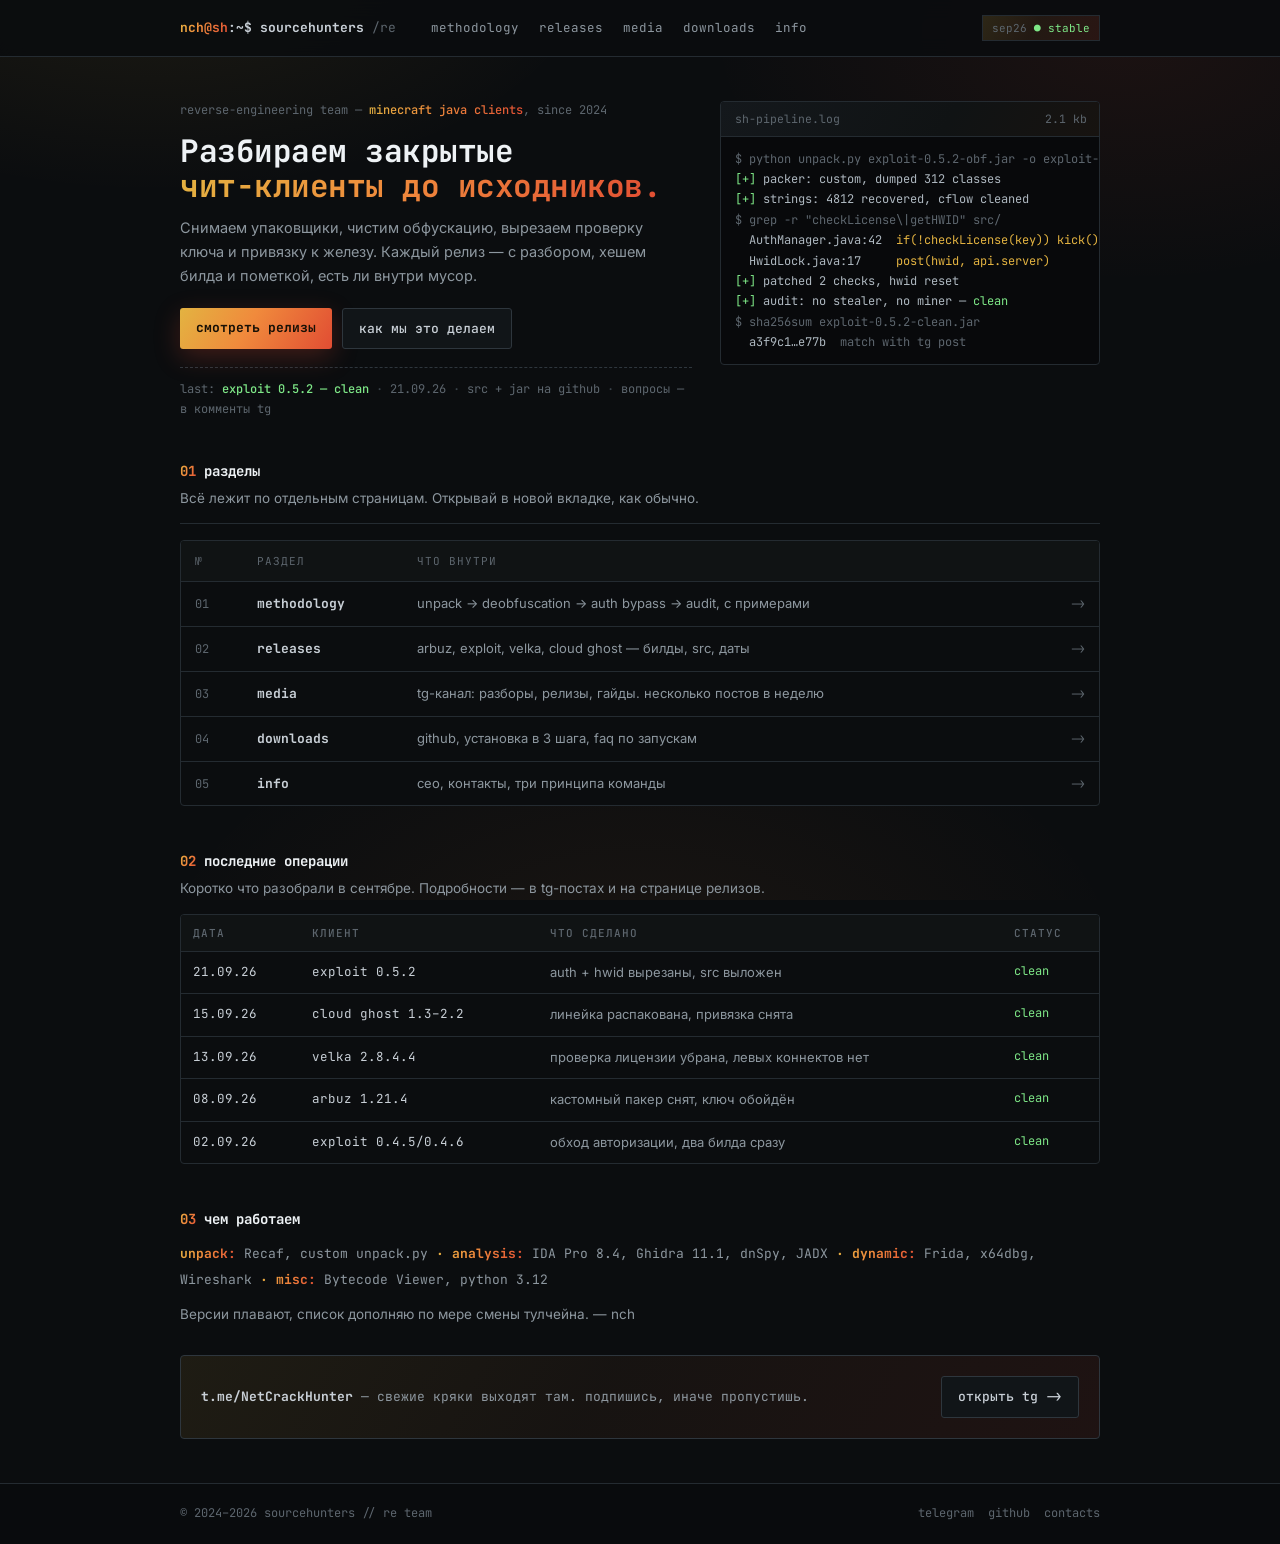
==== commit e4aade29: "Releases slim (name+date), reveal anims, amber gradients, grayscale hover" ====
--- a/index.html
+++ b/index.html
@@ -34,7 +34,7 @@
   <section class="hero">
     <div>
       <p class="kicker">reverse-engineering team — <b>minecraft java clients</b>, since 2024</p>
-      <h1>Разбираем закрытые<br>чит-клиенты до исходников.</h1>
+      <h1>Разбираем закрытые<br><span class="grad">чит-клиенты до исходников.</span></h1>
       <p class="lede">Снимаем упаковщики, чистим обфускацию, вырезаем проверку ключа и привязку к железу. Каждый релиз — с разбором, хешем билда и пометкой, есть ли внутри мусор.</p>
       <div class="actions">
         <a href="releases.html" class="btn btn-solid">смотреть релизы</a>
@@ -43,7 +43,7 @@
       <p class="statusline">last: <b>exploit 0.5.2 — clean</b> <span class="dot">·</span> 21.09.26 <span class="dot">·</span> src + jar на github <span class="dot">·</span> вопросы — в комменты tg</p>
     </div>
     <!-- кусок реального лога с последнего разбора, 21.09 -->
-    <div class="term">
+    <div class="term reveal">
       <div class="term-bar"><span class="fn">sh-pipeline.log</span><span class="sz">2.1 kb</span></div>
 <div class="term-body"><span class="c-dim">$ python unpack.py exploit-0.5.2-obf.jar -o exploit-0.5.2.jar</span>
 <span class="c-ok">[+]</span> packer: custom, dumped 312 classes
@@ -58,7 +58,7 @@
     </div>
   </section>
 
-  <section class="block">
+  <section class="block reveal">
     <h2><span class="n">01</span>разделы</h2>
     <p class="note">Всё лежит по отдельным страницам. Открывай в новой вкладке, как обычно.</p>
     <hr class="rule">
@@ -72,7 +72,7 @@
     </nav>
   </section>
 
-  <section class="block">
+  <section class="block reveal">
     <h2><span class="n">02</span>последние операции</h2>
     <p class="note">Коротко что разобрали в сентябре. Подробности — в tg-постах и на странице релизов.</p>
     <div class="tbl-wrap">
@@ -87,13 +87,13 @@
     </div>
   </section>
 
-  <section class="block">
+  <section class="block reveal">
     <h2><span class="n">03</span>чем работаем</h2>
     <p class="stack"><b>unpack:</b> <span>Recaf</span>, <span>custom unpack.py</span> <b>· analysis:</b> <span>IDA Pro 8.4</span>, <span>Ghidra 11.1</span>, <span>dnSpy</span>, <span>JADX</span> <b>· dynamic:</b> <span>Frida</span>, <span>x64dbg</span>, <span>Wireshark</span> <b>· misc:</b> <span>Bytecode Viewer</span>, <span>python 3.12</span></p>
     <p class="note">Версии плавают, список дополняю по мере смены тулчейна. — nch</p>
   </section>
 
-  <div class="cta">
+  <div class="cta reveal">
     <p><b>t.me/NetCrackHunter</b> — свежие кряки выходят там. подпишись, иначе пропустишь.</p>
     <a href="https://t.me/NetCrackHunter" target="_blank" rel="noopener" class="btn" style="margin-left:auto">открыть tg -&gt;</a>
   </div>
--- a/style.css
+++ b/style.css
@@ -1,5 +1,4 @@
-/* sourcehunters css — собрано вручную, не причесывал
-   обновлено: 21.09.26, nch. костыль для мобилок внизу, потом перепишу */
+/* sourcehunters css — обновлено 24.09.26, вернул анимации + переливы */
 
 *{margin:0;padding:0;box-sizing:border-box}
 
@@ -13,31 +12,49 @@
   --mut:#8d979f;
   --dim:#5d666e;
   --amber:#e3b341;
+  --amber2:#f08a3c;
+  --ember:#e14d33;
   --green:#7ee787;
   --red:#ff7b72;
   --link:#79c0ff;
-}
-
-html{scroll-behavior:auto}
+  --grad:linear-gradient(120deg,var(--amber),var(--amber2) 45%,var(--ember));
+  --grad-soft:linear-gradient(120deg,rgba(227,179,65,.16),rgba(240,138,60,.1) 45%,rgba(225,77,51,.14));
+}
+
+html{scroll-behavior:smooth}
 body{
   background:var(--bg);
+  background-image:
+    radial-gradient(700px 380px at 12% -6%,rgba(227,179,65,.09),transparent 65%),
+    radial-gradient(640px 380px at 88% 4%,rgba(225,77,51,.08),transparent 65%),
+    radial-gradient(760px 480px at 50% 110%,rgba(240,138,60,.07),transparent 65%);
+  background-attachment:fixed;
   color:var(--txt);
   font-family:'Inter',system-ui,sans-serif;
   font-size:14.5px;
   line-height:1.65;
   min-height:100vh;
 }
-::selection{background:#e3b34133}
-
-a{color:var(--link)}
+::selection{background:#e3b34144}
+
+a{color:var(--link);transition:color .25s}
 a:hover{color:#a5d6ff}
 
 .container{max-width:960px;margin:0 auto;padding:0 20px}
+
+/* плавное появление — вешаю класс reveal в html */
+.reveal{opacity:0;transform:translateY(18px);transition:opacity .6s ease,transform .6s ease}
+.reveal.vis{opacity:1;transform:none}
+@media(prefers-reduced-motion:reduce){
+  .reveal{opacity:1;transform:none;transition:none}
+  html{scroll-behavior:auto}
+}
 
 /* --- верхняя полоса --- */
 .top{
   border-bottom:1px solid var(--line);
-  background:#0b0d0f;
+  background:rgba(11,13,15,.9);
+  backdrop-filter:blur(10px);
   position:sticky;top:0;z-index:50;
 }
 .top-in{
@@ -50,13 +67,14 @@
   font-size:13px;font-weight:700;
   color:var(--txt);text-decoration:none;white-space:nowrap;
 }
-.brand b{color:var(--amber);font-weight:700}
+.brand b{background:var(--grad);-webkit-background-clip:text;background-clip:text;color:transparent;font-weight:700}
 .brand span{color:var(--dim);font-weight:400}
 .links{display:flex;gap:2px;margin-left:8px}
 .links a{
   font-family:'JetBrains Mono',monospace;
   font-size:12.5px;color:var(--mut);
   text-decoration:none;padding:6px 9px;
+  transition:color .25s;
 }
 .links a:hover{color:var(--txt);text-decoration:underline;text-underline-offset:4px}
 .links a.active{color:var(--amber)}
@@ -65,6 +83,7 @@
 .ver{
   font-family:'JetBrains Mono',monospace;font-size:11px;color:var(--dim);
   border:1px solid var(--line);padding:3px 9px;white-space:nowrap;
+  background:var(--grad-soft);
 }
 .ver i{font-style:normal;color:var(--green)}
 .burger{display:none;background:none;border:1px solid var(--line);padding:7px 8px;flex-direction:column;gap:4px;cursor:pointer}
@@ -79,23 +98,25 @@
   font-family:'JetBrains Mono',monospace;font-size:12px;color:var(--dim);
   margin-bottom:12px;
 }
-.kicker b{color:var(--amber);font-weight:500}
+.kicker b{background:var(--grad);-webkit-background-clip:text;background-clip:text;color:transparent;font-weight:500}
 h1{
   font-family:'JetBrains Mono',monospace;
   font-size:31px;line-height:1.15;font-weight:700;
   letter-spacing:-0.5px;color:#eef2f5;
   margin-bottom:12px;
 }
+h1 .grad{background:var(--grad);-webkit-background-clip:text;background-clip:text;color:transparent}
 .page-h{
   font-family:'JetBrains Mono',monospace;
   font-size:26px;font-weight:700;letter-spacing:-0.5px;
   margin:6px 0 8px;color:#eef2f5;
 }
+.page-h .grad{background:var(--grad);-webkit-background-clip:text;background-clip:text;color:transparent}
 .lede{color:var(--mut);font-size:14.5px;max-width:56ch}
 .lede.sm{font-size:14px;max-width:68ch}
 .lede a{color:var(--link)}
 
-/* кнопки — обычные прямоугольные, без пилюль */
+/* кнопки */
 .actions{display:flex;gap:10px;margin:20px 0 18px;flex-wrap:wrap}
 .btn{
   display:inline-block;text-decoration:none;
@@ -103,10 +124,11 @@
   color:var(--txt);background:var(--box);
   border:1px solid var(--line2);
   padding:9px 16px;border-radius:3px;
-}
-.btn:hover{border-color:var(--amber);color:var(--amber)}
-.btn-solid{background:var(--amber);border-color:var(--amber);color:#14100a;font-weight:700}
-.btn-solid:hover{background:#f0c35c;color:#000}
+  transition:transform .25s,border-color .25s,color .25s,box-shadow .25s,background .25s;
+}
+.btn:hover{border-color:var(--amber);color:var(--amber);transform:translateY(-2px)}
+.btn-solid{background:var(--grad);border:none;color:#171006;font-weight:700;box-shadow:0 8px 26px rgba(225,77,51,.25)}
+.btn-solid:hover{background:linear-gradient(120deg,#f0c35c,#f08a3c 50%,#e8603c);color:#000;box-shadow:0 12px 32px rgba(240,138,60,.4)}
 
 /* статусная строка под hero */
 .statusline{
@@ -121,12 +143,14 @@
   background:#08090b;border:1px solid var(--line);
   border-radius:4px;overflow:hidden;
   font-family:'JetBrains Mono',monospace;font-size:12px;line-height:1.7;
-}
+  transition:border-color .3s,box-shadow .3s,transform .3s;
+}
+.term:hover{border-color:#3a3324;box-shadow:0 14px 44px rgba(0,0,0,.5),0 0 0 1px rgba(227,179,65,.08)}
 .term-bar{
   display:flex;align-items:center;gap:8px;
   border-bottom:1px solid var(--line);
   padding:7px 12px;color:var(--dim);font-size:11.5px;
-  background:var(--bg2);
+  background:linear-gradient(120deg,#14181c,#101314 60%,#171310);
 }
 .term-bar .fn{margin-left:2px}
 .term-bar .sz{margin-left:auto}
@@ -139,36 +163,37 @@
   font-family:'JetBrains Mono',monospace;font-size:14px;font-weight:700;
   color:#eef2f5;margin-bottom:4px;
 }
-.block h2 .n{color:var(--amber);margin-right:8px;font-weight:500}
+.block h2 .n{background:var(--grad);-webkit-background-clip:text;background-clip:text;color:transparent;margin-right:8px;font-weight:700}
 .rule{border:none;border-top:1px solid var(--line);margin:12px 0 16px}
 .note{color:var(--mut);font-size:13.5px;margin:2px 0 14px;max-width:70ch}
 .body-p{color:var(--mut);font-size:14px;max-width:72ch;margin-bottom:10px}
 
-/* listing директорий — вместо карточек */
-.dir{border:1px solid var(--line);border-radius:4px;overflow:hidden;margin:14px 0}
+/* listing директорий */
+.dir{border:1px solid var(--line);border-radius:4px;overflow:hidden;margin:14px 0;background:var(--bg)}
 .dir-row{
   display:grid;grid-template-columns:52px 150px 1fr 70px;
   gap:10px;align-items:baseline;
   padding:11px 14px;text-decoration:none;color:var(--txt);
   border-bottom:1px solid var(--line);
   font-size:13.5px;
-  background:var(--bg);
+  background:transparent;
+  transition:background .25s;
 }
 .dir-row:last-child{border-bottom:none}
-.dir-row:hover{background:#13181c}
+.dir-row:hover{background:#151a0f;background:linear-gradient(120deg,rgba(227,179,65,.07),rgba(225,77,51,.05))}
 .dir-row.head{
   font-family:'JetBrains Mono',monospace;font-size:11px;color:var(--dim);
   background:var(--bg2);text-transform:uppercase;letter-spacing:1px;
 }
 .dir-row .no{font-family:'JetBrains Mono',monospace;font-size:12px;color:var(--dim)}
-.dir-row .nm{font-family:'JetBrains Mono',monospace;font-size:13px;font-weight:700;color:var(--txt)}
-.dir-row:hover .nm{color:var(--amber)}
+.dir-row .nm{font-family:'JetBrains Mono',monospace;font-size:13px;font-weight:700;color:var(--txt);transition:color .25s}
+.dir-row:hover .nm{background:var(--grad);-webkit-background-clip:text;background-clip:text;color:transparent}
 .dir-row .ds{color:var(--mut);font-size:13px}
-.dir-row .go{font-family:'JetBrains Mono',monospace;font-size:12px;color:var(--dim);text-align:right}
-.dir-row:hover .go{color:var(--amber)}
+.dir-row .go{font-family:'JetBrains Mono',monospace;font-size:12px;color:var(--dim);text-align:right;transition:color .25s,transform .25s}
+.dir-row:hover .go{color:var(--amber);transform:translateX(3px)}
 
 /* таблицы */
-.tbl-wrap{overflow-x:auto;border:1px solid var(--line);border-radius:4px;margin:14px 0}
+.tbl-wrap{overflow-x:auto;border:1px solid var(--line);border-radius:4px;margin:14px 0;background:var(--bg)}
 table.tbl{width:100%;border-collapse:collapse;font-size:13px;min-width:640px}
 .tbl th{
   font-family:'JetBrains Mono',monospace;font-size:11px;font-weight:500;
@@ -176,18 +201,22 @@
   text-align:left;padding:9px 12px;background:var(--bg2);
   border-bottom:1px solid var(--line);white-space:nowrap;
 }
-.tbl td{padding:10px 12px;border-bottom:1px solid var(--line);color:var(--txt);vertical-align:top}
+.tbl td{padding:10px 12px;border-bottom:1px solid var(--line);color:var(--txt);vertical-align:top;transition:background .25s}
 .tbl tr:last-child td{border-bottom:none}
-.tbl tr:hover td{background:#12171b}
+.tbl tr:hover td{background:#141a14}
 .tbl td.mono{font-family:'JetBrains Mono',monospace;font-size:12.5px}
 .tbl td.dim{color:var(--mut)}
 .tbl .ok{font-family:'JetBrains Mono',monospace;font-size:12px;color:var(--green);white-space:nowrap}
 
 /* шаги methodology */
 .steps{display:grid;grid-template-columns:1fr 1fr;gap:12px;margin:14px 0}
-.step{border:1px solid var(--line);border-radius:4px;padding:16px 18px;background:var(--bg)}
+.step{
+  border:1px solid var(--line);border-radius:4px;padding:16px 18px;background:var(--bg);
+  transition:transform .3s,border-color .3s,box-shadow .3s;
+}
+.step:hover{transform:translateY(-3px);border-color:#4a3f28;box-shadow:0 14px 34px rgba(0,0,0,.45)}
 .step h3{font-family:'JetBrains Mono',monospace;font-size:13.5px;margin-bottom:6px;color:#eef2f5}
-.step h3 .n{color:var(--amber);margin-right:8px;font-weight:500}
+.step h3 .n{background:var(--grad);-webkit-background-clip:text;background-clip:text;color:transparent;margin-right:8px;font-weight:700}
 .step p{color:var(--mut);font-size:13.5px}
 .step pre{
   font-family:'JetBrains Mono',monospace;font-size:12px;line-height:1.7;
@@ -196,46 +225,59 @@
 }
 
 /* релизы с картинками */
-.rel{border:1px solid var(--line);border-radius:4px;margin:14px 0;overflow:hidden;background:var(--bg)}
+.rel{
+  border:1px solid var(--line);border-radius:4px;margin:14px 0;overflow:hidden;background:var(--bg);
+  transition:transform .3s,border-color .3s,box-shadow .3s;
+}
+.rel:hover{transform:translateY(-4px);border-color:#4a3f28;box-shadow:0 20px 50px rgba(0,0,0,.55),0 0 40px rgba(225,77,51,.08)}
 .rel-head{
   display:flex;align-items:baseline;gap:10px;flex-wrap:wrap;
-  padding:12px 16px;border-bottom:1px solid var(--line);background:var(--bg2);
+  padding:12px 16px;border-bottom:1px solid var(--line);
+  background:linear-gradient(120deg,#14181c,#12100d 55%,#181009);
 }
 .rel-head h3{font-family:'JetBrains Mono',monospace;font-size:15px;color:#eef2f5}
 .rel-head .tag{font-family:'JetBrains Mono',monospace;font-size:11.5px;color:var(--dim)}
-.rel-head .date{margin-left:auto;font-family:'JetBrains Mono',monospace;font-size:11.5px;color:var(--dim)}
+.rel-head .date{margin-left:auto;font-family:'JetBrains Mono',monospace;font-size:11.5px;color:var(--amber)}
 .rel-body{display:grid;grid-template-columns:280px 1fr}
-.rel-body img{width:100%;height:100%;object-fit:cover;display:block;min-height:180px;border-right:1px solid var(--line)}
-.rel-txt{padding:16px 18px}
-.rel-txt p{color:var(--mut);font-size:13.5px;margin-bottom:10px}
-.hash{font-family:'JetBrains Mono',monospace;font-size:11.5px;color:var(--dim);margin-bottom:12px}
+.rel-body img{
+  width:100%;height:100%;object-fit:cover;display:block;min-height:180px;
+  border-right:1px solid var(--line);
+  filter:grayscale(1) brightness(.82);
+  transition:filter .45s ease;
+}
+.rel:hover .rel-body img{filter:grayscale(0) brightness(1)}
+.rel-txt{padding:16px 18px;display:flex;flex-direction:column;gap:12px;justify-content:center}
+.rel-txt p{color:var(--mut);font-size:13.5px;margin-bottom:0}
+.hash{font-family:'JetBrains Mono',monospace;font-size:11.5px;color:var(--dim);margin-bottom:0}
 .hash b{color:var(--mut);font-weight:500}
 .rel-links{display:flex;gap:10px;flex-wrap:wrap}
 .linkbtn{
   font-family:'JetBrains Mono',monospace;font-size:12.5px;text-decoration:none;
   border:1px solid var(--line2);padding:7px 13px;border-radius:3px;color:var(--txt);background:var(--box);
-}
-.linkbtn:hover{border-color:var(--amber);color:var(--amber)}
+  transition:border-color .25s,color .25s,transform .25s;
+}
+.linkbtn:hover{border-color:var(--amber);color:var(--amber);transform:translateY(-2px)}
 
 /* простые строки доступа (tg/gh) */
 .access{
   display:flex;align-items:center;gap:12px;
   border:1px solid var(--line);border-radius:4px;
   padding:13px 16px;margin:14px 0;text-decoration:none;color:var(--txt);
-}
-.access:hover{border-color:var(--line2);background:#12171b}
-.access .k{font-family:'JetBrains Mono',monospace;font-size:12px;color:var(--amber);min-width:52px}
+  transition:transform .3s,border-color .3s,background .3s;
+}
+.access:hover{transform:translateY(-2px);border-color:#4a3f28;background:linear-gradient(120deg,rgba(227,179,65,.06),rgba(225,77,51,.05))}
+.access .k{font-family:'JetBrains Mono',monospace;font-size:12px;background:var(--grad);-webkit-background-clip:text;background-clip:text;color:transparent;min-width:52px;font-weight:700}
 .access b{font-family:'JetBrains Mono',monospace;font-size:13.5px;font-weight:700}
 .access span.s{color:var(--mut);font-size:13px;display:block}
 .access .go{margin-left:auto;font-family:'JetBrains Mono',monospace;font-size:13px;color:var(--dim)}
 
 /* faq */
 .faq{display:flex;flex-direction:column;gap:8px;margin:14px 0}
-details{border:1px solid var(--line);border-radius:4px;padding:12px 15px;background:var(--bg)}
-details[open]{border-color:var(--line2)}
+details{border:1px solid var(--line);border-radius:4px;padding:12px 15px;background:var(--bg);transition:border-color .25s}
+details[open]{border-color:#4a3f28}
 summary{font-size:14px;font-weight:600;cursor:pointer;list-style:none;color:var(--txt)}
 summary::-webkit-details-marker{display:none}
-summary::before{content:'[+] ';font-family:'JetBrains Mono',monospace;font-size:12px;color:var(--amber);font-weight:400}
+summary::before{content:'[+] ';font-family:'JetBrains Mono',monospace;font-size:12px;background:var(--grad);-webkit-background-clip:text;background-clip:text;color:transparent;font-weight:700}
 details[open] summary::before{content:'[–] '}
 details p{color:var(--mut);margin-top:8px;font-size:13.5px}
 
@@ -244,16 +286,17 @@
 .crumbs a{text-decoration:none}
 .crumbs b{color:var(--mut);font-weight:500}
 
-/* стек — строкой, не пилюлями */
+/* стек */
 .stack{font-family:'JetBrains Mono',monospace;font-size:13px;color:var(--mut);margin:10px 0;line-height:2}
-.stack b{color:var(--txt);font-weight:500}
+.stack b{background:var(--grad);-webkit-background-clip:text;background-clip:text;color:transparent;font-weight:700}
 .stack span{white-space:nowrap}
 
-/* cta внизу — просто полоса, без градиента */
+/* cta внизу — тонкий перелив вместо flat */
 .cta{
-  border:1px dashed var(--line2);border-radius:4px;
+  border:1px solid var(--line2);border-radius:4px;
   padding:20px;margin:30px 0 8px;
   display:flex;align-items:center;gap:16px;flex-wrap:wrap;
+  background:linear-gradient(120deg,rgba(227,179,65,.09),rgba(240,138,60,.05) 45%,rgba(225,77,51,.09));
 }
 .cta p{font-family:'JetBrains Mono',monospace;font-size:13px;color:var(--mut)}
 .cta p b{color:var(--txt)}
@@ -265,10 +308,10 @@
   padding:20px;font-family:'JetBrains Mono',monospace;font-size:12px;color:var(--dim);
   max-width:960px;margin:0 auto;
 }
-.foot a{color:var(--dim);text-decoration:none;margin-left:14px}
+.foot a{color:var(--dim);text-decoration:none;margin-left:14px;transition:color .25s}
 .foot a:hover{color:var(--amber)}
 
-/* костыль для мобилок, потом переписать нормально */
+/* мобилки */
 @media(max-width:820px){
   .hero{grid-template-columns:1fr}
   .steps{grid-template-columns:1fr}
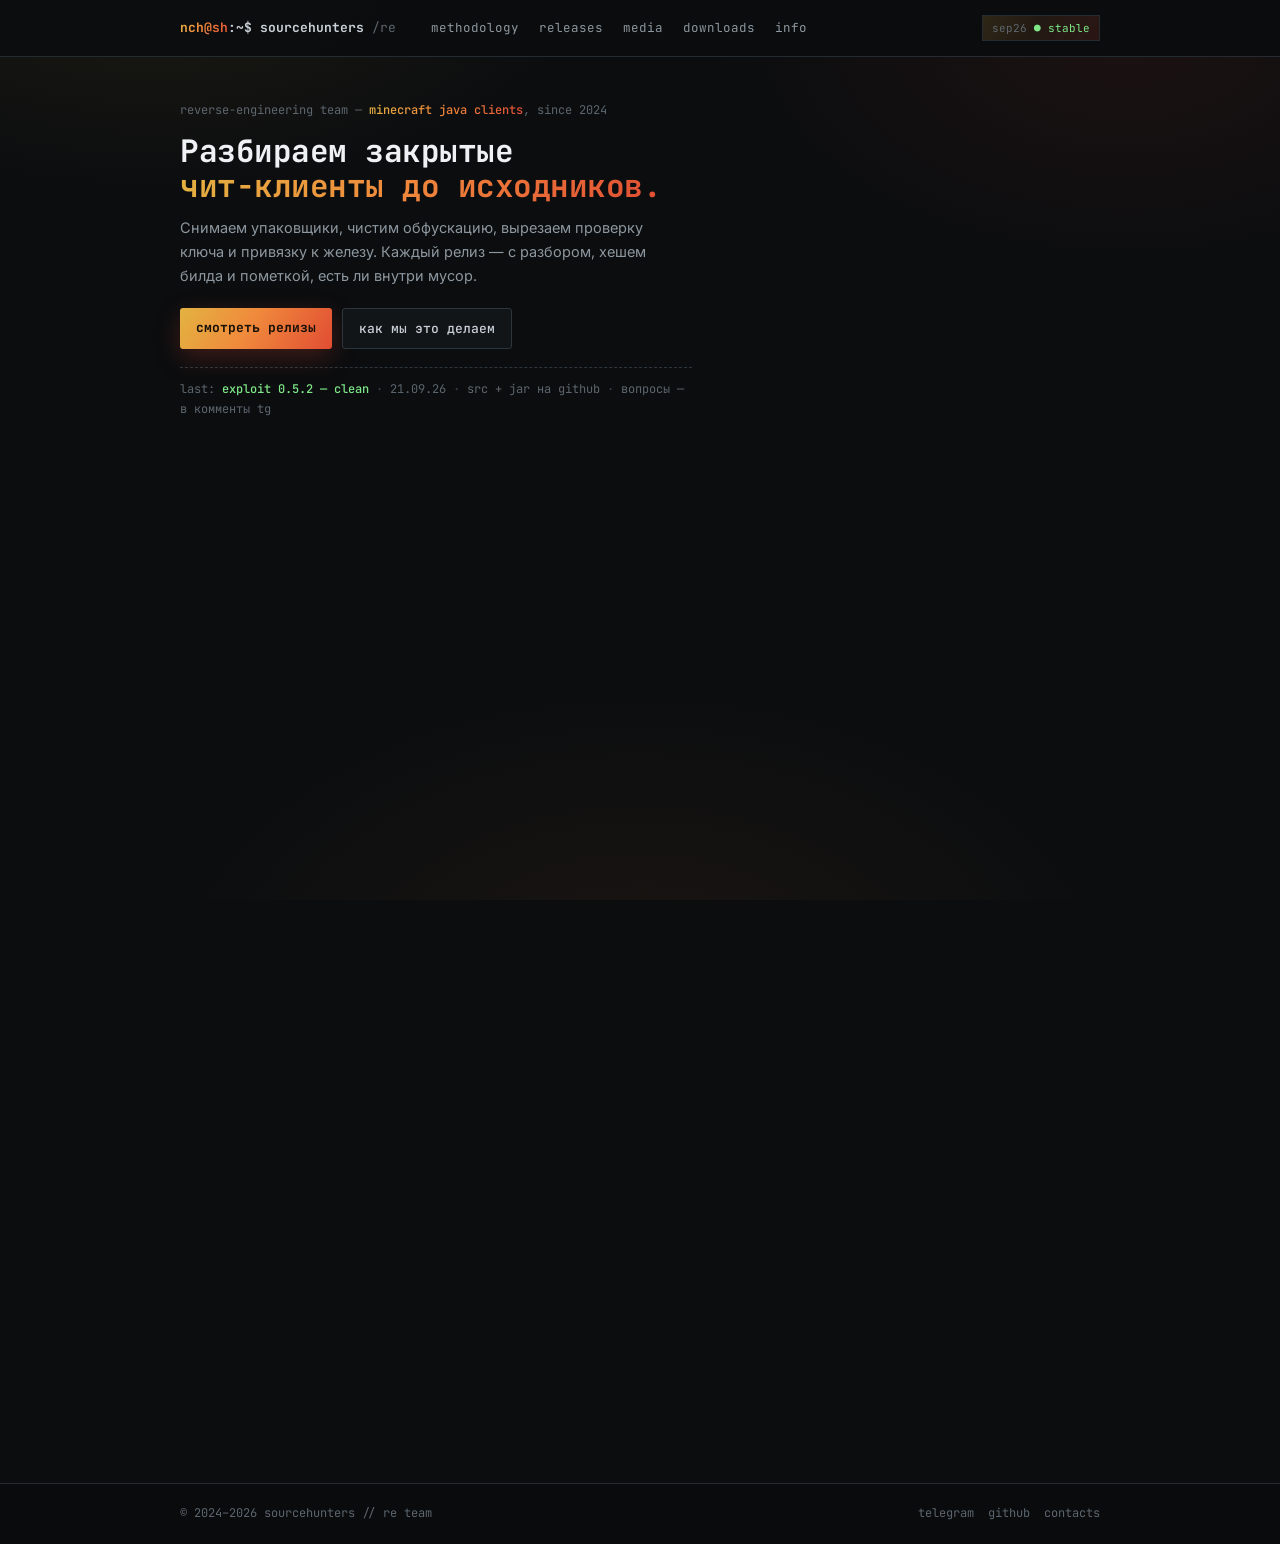
==== commit a58745e4: "Releases: restore version tags, js-gated reveal (no blank page without js)" ====
--- a/index.html
+++ b/index.html
@@ -9,6 +9,7 @@
 <link rel="preconnect" href="https://fonts.gstatic.com" crossorigin>
 <link href="https://fonts.googleapis.com/css2?family=Inter:wght@400;500;600;700&family=JetBrains+Mono:wght@400;500;700&display=swap" rel="stylesheet">
 <link rel="stylesheet" href="style.css" />
+<script>document.documentElement.classList.add('js')</script>
 <link rel="icon" type="image/svg+xml" href="data:image/svg+xml,<svg xmlns='http://www.w3.org/2000/svg' viewBox='0 0 32 32'><rect width='32' height='32' fill='%230b0d0f'/><path d='M9 11l6 5-6 5M16 21h7' fill='none' stroke='%23e3b341' stroke-width='2.2' stroke-linecap='round' stroke-linejoin='round'/></svg>">
 </head>
 <body>
--- a/style.css
+++ b/style.css
@@ -42,8 +42,9 @@
 
 .container{max-width:960px;margin:0 auto;padding:0 20px}
 
-/* плавное появление — вешаю класс reveal в html */
-.reveal{opacity:0;transform:translateY(18px);transition:opacity .6s ease,transform .6s ease}
+/* плавное появление — скрываю только если есть js (класс js вешает инлайн-скрипт в head).
+   без js всё видно сразу, ничего не пропадает */
+html.js .reveal{opacity:0;transform:translateY(18px);transition:opacity .6s ease,transform .6s ease}
 .reveal.vis{opacity:1;transform:none}
 @media(prefers-reduced-motion:reduce){
   .reveal{opacity:1;transform:none;transition:none}
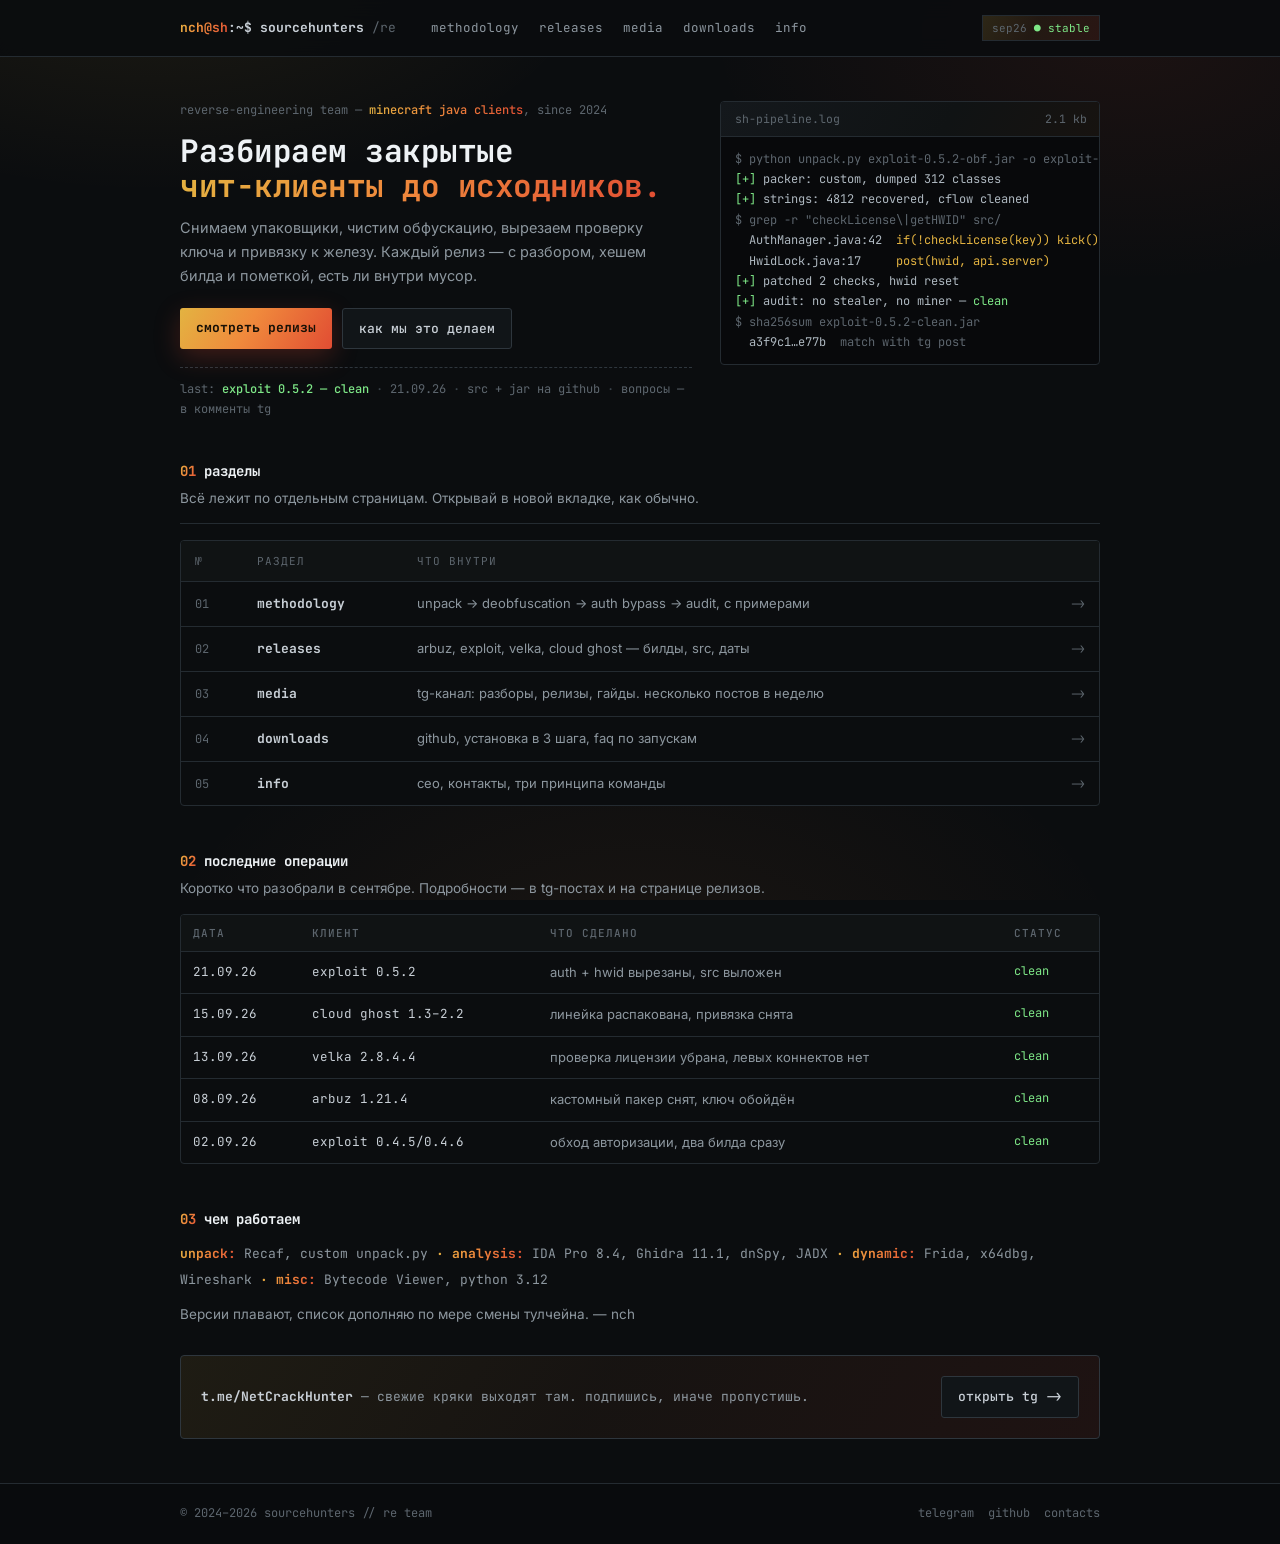
==== commit 728d09d6: "Fix reveal specificity: html.js .reveal.vis wins over hidden state (v5)" ====
--- a/index.html
+++ b/index.html
@@ -8,7 +8,7 @@
 <link rel="preconnect" href="https://fonts.googleapis.com">
 <link rel="preconnect" href="https://fonts.gstatic.com" crossorigin>
 <link href="https://fonts.googleapis.com/css2?family=Inter:wght@400;500;600;700&family=JetBrains+Mono:wght@400;500;700&display=swap" rel="stylesheet">
-<link rel="stylesheet" href="style.css" />
+<link rel="stylesheet" href="style.css?v=5" />
 <script>document.documentElement.classList.add('js')</script>
 <link rel="icon" type="image/svg+xml" href="data:image/svg+xml,<svg xmlns='http://www.w3.org/2000/svg' viewBox='0 0 32 32'><rect width='32' height='32' fill='%230b0d0f'/><path d='M9 11l6 5-6 5M16 21h7' fill='none' stroke='%23e3b341' stroke-width='2.2' stroke-linecap='round' stroke-linejoin='round'/></svg>">
 </head>
@@ -107,6 +107,6 @@
   </div>
 </footer>
 
-<script src="script.js"></script>
+<script src="script.js?v=4"></script>
 </body>
 </html>
--- a/style.css
+++ b/style.css
@@ -45,7 +45,7 @@
 /* плавное появление — скрываю только если есть js (класс js вешает инлайн-скрипт в head).
    без js всё видно сразу, ничего не пропадает */
 html.js .reveal{opacity:0;transform:translateY(18px);transition:opacity .6s ease,transform .6s ease}
-.reveal.vis{opacity:1;transform:none}
+html.js .reveal.vis{opacity:1;transform:none}
 @media(prefers-reduced-motion:reduce){
   .reveal{opacity:1;transform:none;transition:none}
   html{scroll-behavior:auto}
